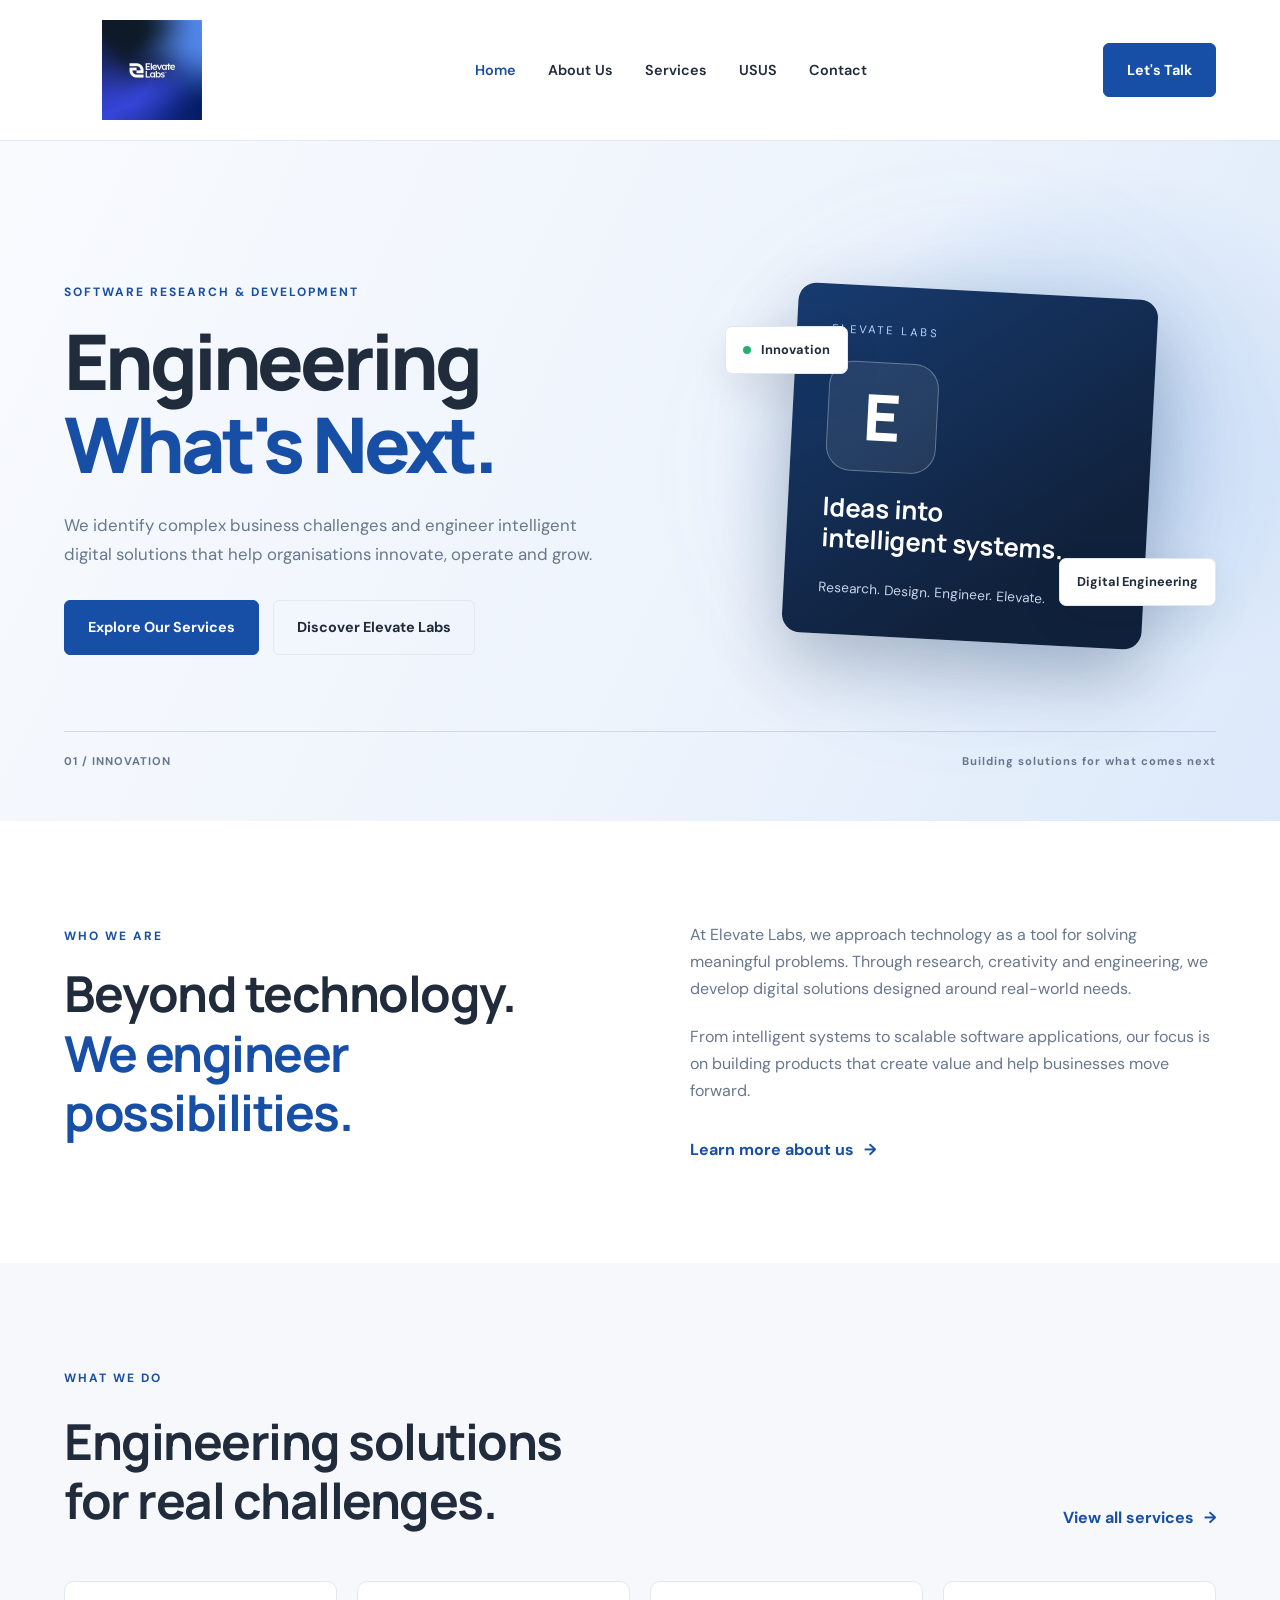
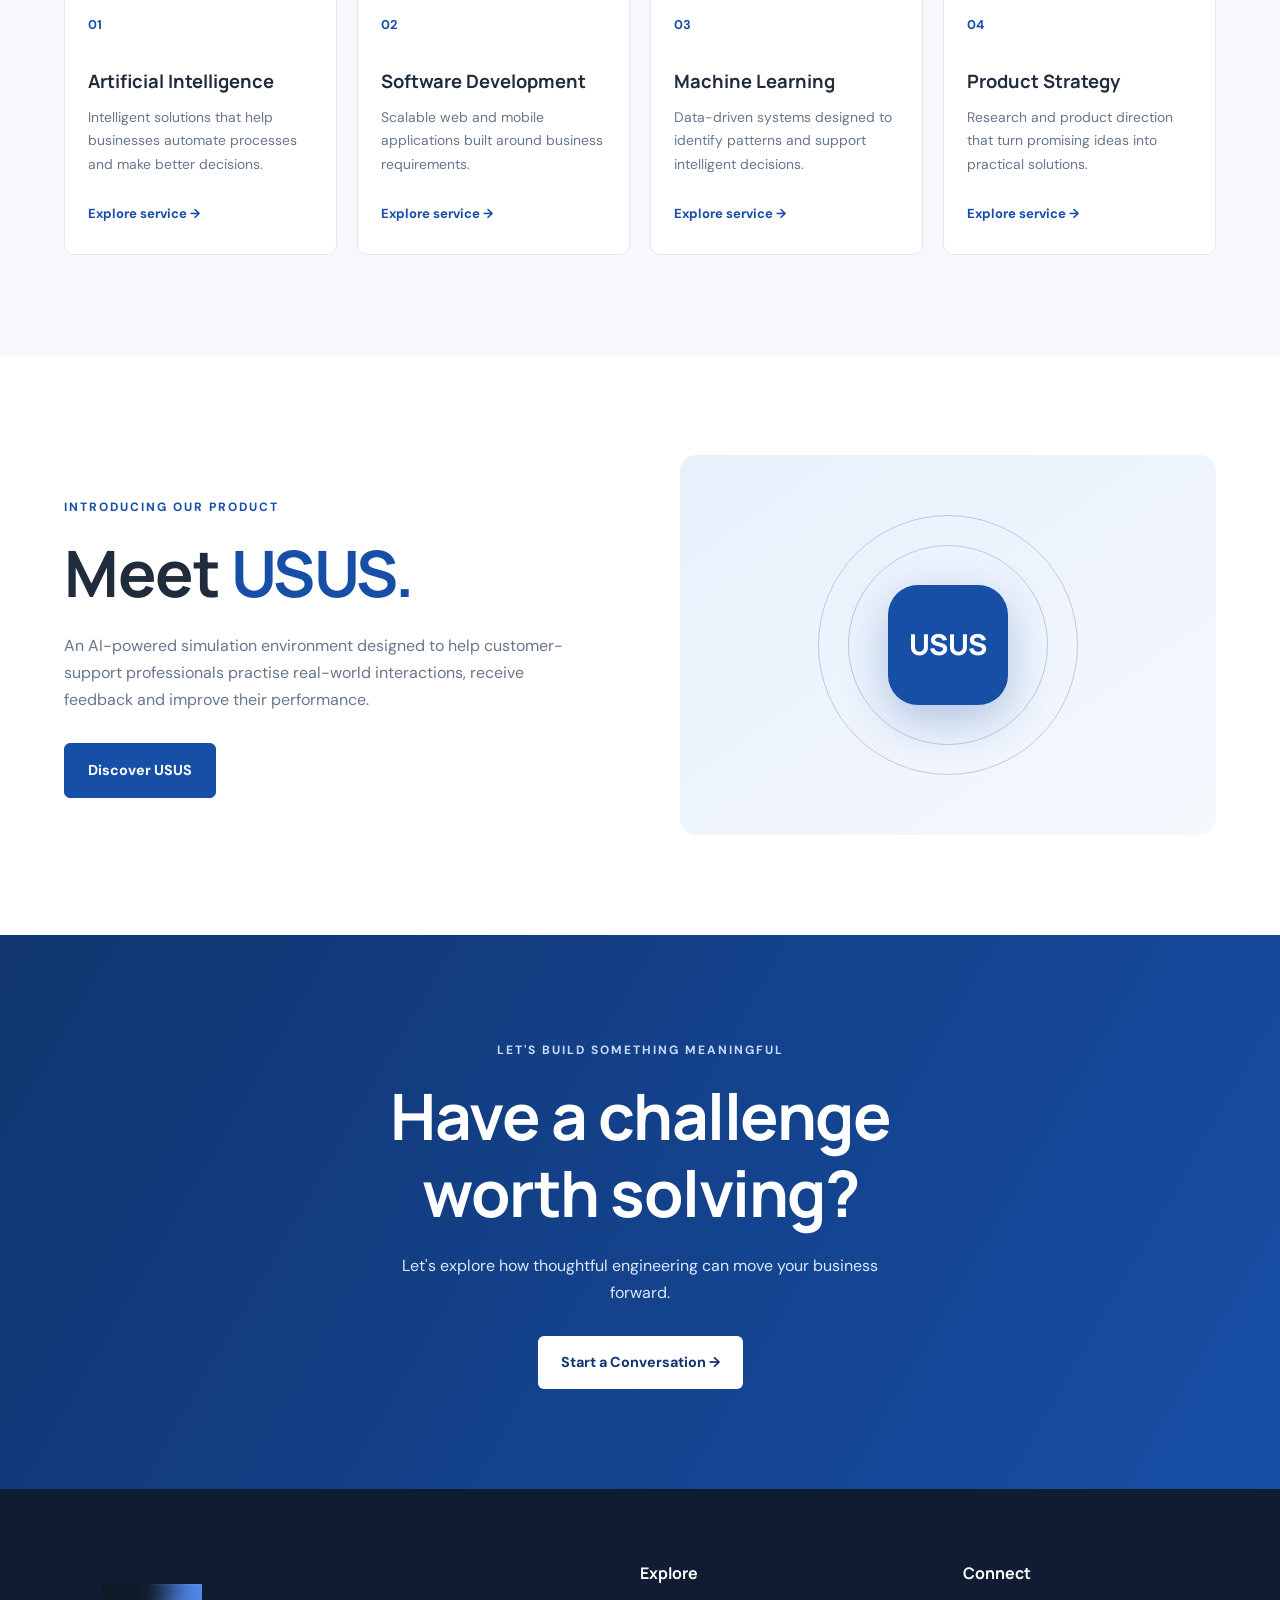
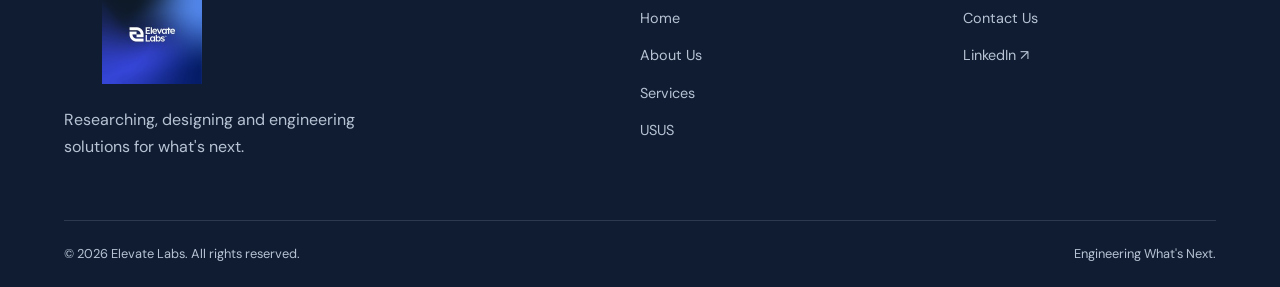
==== index.html @ 0fb76ccc "initial commit" ====
<!DOCTYPE html>
<html lang="en">
<head>
    <meta charset="UTF-8">
    <meta name="viewport" content="width=device-width, initial-scale=1.0">
    <title>Elevate Labs</title>
    <!-- Google Fonts -->
    <link rel="preconnect" href="https://fonts.googleapis.com">
    <link rel="preconnect" href="https://fonts.gstatic.com" crossorigin>

    <link href="https://fonts.googleapis.com/css2?family=DM+Sans:wght@400;500;600;700&family=Manrope:wght@400;500;600;700;800&display=swap" rel="stylesheet">

    <link rel="stylesheet" href="style.css">
    
</head>
<body>
    <!-- HEADER / NAVIGATION -->
    <header class="header">
        <nav class="navbar container">

            <a href="index.html" class="logo">
                <img src="/images/image.png" alt="Elevate Labs logo">
            </a>

            <button class="menu-toggle"
                    id="menu-toggle"
                    aria-label="Open navigation"
                    aria-expanded="false"
                    aria-controls="nav-links">
                <span></span>
                <span></span>
                <span></span>
            </button>

            <ul class="nav-links" id="nav-links">
                <li><a href="index.html" class="active">Home</a></li>
                <li><a href="about.html">About Us</a></li>
                <li><a href="services.html">Services</a></li>
                <li><a href="product.html">USUS</a></li>
                <li><a href="contact.html">Contact</a></li>
            </ul>

            <a href="contact.html" class="btn btn-primary nav-cta">
                Let's Talk
            </a>

        </nav>
    </header>


    <main>

        <!-- HERO SECTION -->
        <section class="hero">

            <div class="hero-background"></div>

            <div class="container hero-content">

                <div class="hero-text">

                    <span class="eyebrow">
                        SOFTWARE RESEARCH & DEVELOPMENT
                    </span>

                    <h1>
                        Engineering
                        <span>What's Next.</span>
                    </h1>

                    <p>
                        We identify complex business challenges and
                        engineer intelligent digital solutions that
                        help organisations innovate, operate and grow.
                    </p>

                    <div class="hero-buttons">
                        <a href="services.html" class="btn btn-primary">
                            Explore Our Services
                        </a>

                        <a href="about.html" class="btn btn-secondary">
                            Discover Elevate Labs
                        </a>
                    </div>

                </div>

                <div class="hero-visual">
                    <div class="visual-glow"></div>

                    <div class="visual-card">
                        <span class="visual-label">ELEVATE LABS</span>

                        <div class="visual-symbol">
                            E
                        </div>

                        <h3>Ideas into intelligent systems.</h3>

                        <p>
                            Research. Design. Engineer. Elevate.
                        </p>
                    </div>

                    <div class="floating-tag tag-one">
                        <span></span> Innovation
                    </div>

                    <div class="floating-tag tag-two">
                        Digital Engineering
                    </div>
                </div>

            </div>

            <div class="hero-bottom container">
                <span>01 / INNOVATION</span>
                <span>Building solutions for what comes next</span>
            </div>

        </section>


        <!-- COMPANY INTRODUCTION -->
        <section class="introduction section-padding">

            <div class="container intro-grid">

                <div class="section-heading">
                    <span class="eyebrow">WHO WE ARE</span>

                    <h2>
                        Beyond technology.
                        <span>We engineer possibilities.</span>
                    </h2>
                </div>

                <article class="intro-article">

                    <p>
                        At Elevate Labs, we approach technology as a
                        tool for solving meaningful problems. Through
                        research, creativity and engineering, we
                        develop digital solutions designed around
                        real-world needs.
                    </p>

                    <p>
                        From intelligent systems to scalable software
                        applications, our focus is on building products
                        that create value and help businesses move
                        forward.
                    </p>

                    <a href="about.html" class="text-link">
                        Learn more about us <span>&rarr;</span>
                    </a>

                </article>

            </div>

        </section>


        <!-- SERVICES PREVIEW -->
        <section class="services-preview section-padding">

            <div class="container">

                <div class="section-top">
                    <div>
                        <span class="eyebrow">WHAT WE DO</span>
                        <h2>Engineering solutions<br>for real challenges.</h2>
                    </div>

                    <a href="services.html" class="text-link">
                        View all services <span>&rarr;</span>
                    </a>
                </div>

                <div class="services-grid">

                    <article class="service-card">
                        <span class="service-number">01</span>
                        <h3>Artificial Intelligence</h3>
                        <p>
                            Intelligent solutions that help businesses
                            automate processes and make better decisions.
                        </p>
                        <a href="services.html">Explore service &rarr;</a>
                    </article>

                    <article class="service-card">
                        <span class="service-number">02</span>
                        <h3>Software Development</h3>
                        <p>
                            Scalable web and mobile applications built
                            around business requirements.
                        </p>
                        <a href="services.html">Explore service &rarr;</a>
                    </article>

                    <article class="service-card">
                        <span class="service-number">03</span>
                        <h3>Machine Learning</h3>
                        <p>
                            Data-driven systems designed to identify
                            patterns and support intelligent decisions.
                        </p>
                        <a href="services.html">Explore service &rarr;</a>
                    </article>

                    <article class="service-card">
                        <span class="service-number">04</span>
                        <h3>Product Strategy</h3>
                        <p>
                            Research and product direction that turn
                            promising ideas into practical solutions.
                        </p>
                        <a href="services.html">Explore service &rarr;</a>
                    </article>

                </div>

            </div>

        </section>


        <!-- USUS PRODUCT PREVIEW -->
        <section class="product-preview section-padding">

            <div class="container product-grid">

                <div class="product-content">

                    <span class="eyebrow">INTRODUCING OUR PRODUCT</span>

                    <h2>
                        Meet <span>USUS.</span>
                    </h2>

                    <p>
                        An AI-powered simulation environment designed
                        to help customer-support professionals practise
                        real-world interactions, receive feedback and
                        improve their performance.
                    </p>

                    <a href="product.html" class="btn btn-primary">
                        Discover USUS
                    </a>

                </div>

                <aside class="product-visual">

                    <div class="product-orbit">
                        <div class="product-core">USUS</div>
                        <div class="orbit orbit-one"></div>
                        <div class="orbit orbit-two"></div>
                    </div>

                </aside>

            </div>

        </section>


        <!-- CALL TO ACTION -->
        <section class="cta-section section-padding">

            <div class="container cta-content">

                <span class="eyebrow">LET'S BUILD SOMETHING MEANINGFUL</span>

                <h2>
                    Have a challenge<br>
                    worth solving?
                </h2>

                <p>
                    Let's explore how thoughtful engineering
                    can move your business forward.
                </p>

                <a href="contact.html" class="btn btn-light">
                    Start a Conversation &rarr;
                </a>

            </div>

        </section>

    </main>


    <!-- FOOTER -->
    <footer class="footer">

        <div class="container footer-content">

            <div class="footer-brand">
                <a href="index.html" class="logo">
                    <img src="/images/image.png" alt="Elevate Labs logo">
                </a>

                <p>
                    Researching, designing and engineering
                    solutions for what's next.
                </p>
            </div>

            <div class="footer-links">
                <h4>Explore</h4>
                <a href="index.html">Home</a>
                <a href="about.html">About Us</a>
                <a href="services.html">Services</a>
                <a href="product.html">USUS</a>
            </div>

            <div class="footer-links">
                <h4>Connect</h4>
                <a href="contact.html">Contact Us</a>

                <a href="https://www.linkedin.com/company/elevatelabs-dev/"
                   target="_blank"
                   rel="noopener noreferrer">
                    LinkedIn ↗
                </a>
            </div>

        </div>

        <div class="container footer-bottom">
            <p>&copy; 2026 Elevate Labs. All rights reserved.</p>
            <p>Engineering What's Next.</p>
        </div>

    </footer>


    <!-- JAVASCRIPT -->
    <script src="script.js" defer></script>

</html>
---- style.css ----
/* =========================
   GLOBAL DESIGN SYSTEM
========================= */

:root {
    /* Brand colours */
    --primary: #174EA6;
    --primary-light: #3478D4;
    --primary-dark: #10356F;

    --navy: #101C32;
    --navy-light: #172944;

    --white: #FFFFFF;
    --off-white: #F6F8FC;
    --text: #202B3C;
    --muted: #68778C;
    --border: #E2E8F0;

    /* Typography */
    --heading-font: "Manrope", sans-serif;
    --body-font: "DM Sans", sans-serif;

    /* Layout */
    --container: 1200px;
    --section-padding: 100px;

    /* Effects */
    --transition: all 0.3s ease;
    --shadow: 0 15px 40px rgba(16, 28, 50, 0.08);
}

.header.scrolled {
    box-shadow: 0 5px 20px rgba(16, 28, 50, 0.08);
}

/* =========================
   RESET
========================= */

* {
    margin: 0;
    padding: 0;
    box-sizing: border-box;
}

html {
    scroll-behavior: smooth;
}

body {
    font-family: var(--body-font);
    color: var(--text);
    background: var(--white);
    line-height: 1.7;
}

a {
    text-decoration: none;
    color: inherit;
}

ul {
    list-style: none;
}

button,
input,
textarea,
select {
    font: inherit;
}

img {
    display: block;
    max-width: 100%;
}


/* =========================
   REUSABLE LAYOUT
========================= */

.container {
    width: min(var(--container), 90%);
    margin-inline: auto;
}

.section-padding {
    padding-block: var(--section-padding);
}

.eyebrow {
    display: inline-block;
    color: var(--primary);
    font-size: 0.75rem;
    font-weight: 700;
    letter-spacing: 2px;
    text-transform: uppercase;
    margin-bottom: 18px;
}

h1,
h2,
h3,
h4 {
    font-family: var(--heading-font);
    line-height: 1.2;
}

h2 {
    font-size: clamp(2rem, 4vw, 3.1rem);
    font-weight: 700;
    letter-spacing: -1.5px;
}

p {
    color: var(--muted);
}


/* =========================
   BUTTONS
========================= */

.btn {
    display: inline-flex;
    align-items: center;
    justify-content: center;
    gap: 10px;
    padding: 14px 23px;
    border-radius: 6px;
    font-size: 0.9rem;
    font-weight: 700;
    transition: var(--transition);
}

.btn-primary {
    background: var(--primary);
    color: var(--white);
    border: 1px solid var(--primary);
}

.btn-primary:hover {
    background: var(--primary-dark);
    border-color: var(--primary-dark);
    transform: translateY(-3px);
}

.btn-secondary {
    border: 1px solid var(--border);
    color: var(--text);
    background: transparent;
}

.btn-secondary:hover {
    border-color: var(--primary);
    color: var(--primary);
}

.btn-light {
    background: var(--white);
    color: var(--primary-dark);
}

.btn-light:hover {
    background: var(--off-white);
    transform: translateY(-3px);
}

.text-link {
    display: inline-flex;
    align-items: center;
    gap: 10px;
    color: var(--primary);
    font-weight: 700;
    transition: var(--transition);
}

.text-link:hover {
    gap: 15px;
}


/* =========================
   NAVIGATION
========================= */

.header {
    position: sticky;
    top: 0;
    z-index: 100;
    background: rgba(255, 255, 255, 0.96);
    border-bottom: 1px solid var(--border);
    backdrop-filter: blur(12px);
}

.navbar {
    min-height: 82px;
    display: flex;
    align-items: center;
    justify-content: space-between;
    gap: 30px;
}

.logo img {
    width: 175px;
    height: 100px;
    object-fit: contain;
    margin: 20px 0;
}

.nav-links {
    display: flex;
    align-items: center;
    gap: 32px;
}

.nav-links a {
    color: var(--text);
    font-size: 0.9rem;
    font-weight: 600;
    transition: var(--transition);
}

.nav-links a:hover,
.nav-links a.active {
    color: var(--primary);
}

.menu-toggle {
    display: none;
    width: 42px;
    height: 42px;
    border: 0;
    background: transparent;
    cursor: pointer;
    flex-direction: column;
    justify-content: center;
    align-items: center;
    gap: 6px;
}

.menu-toggle span {
    display: block;
    width: 25px;
    height: 2px;
    background: var(--navy);
    transition: var(--transition);
}


/* =========================
   FOOTER
========================= */

.footer {
    background: var(--navy);
    color: var(--white);
    padding-top: 75px;
}

.footer-content {
    display: grid;
    grid-template-columns: 2fr 1fr 1fr;
    gap: 70px;
    padding-bottom: 60px;
}

.footer-brand .logo img {
    filter: none;
    margin-bottom: 22px;
}

.footer-brand p {
    max-width: 330px;
    color: #B7C3D4;
}

.footer-links {
    display: flex;
    flex-direction: column;
    gap: 13px;
}

.footer-links h4 {
    margin-bottom: 10px;
    font-size: 1rem;
}

.footer-links a {
    width: fit-content;
    color: #B7C3D4;
    font-size: 0.9rem;
    transition: var(--transition);
}

.footer-links a:hover {
    color: var(--white);
}

.footer-bottom {
    border-top: 1px solid rgba(255, 255, 255, 0.13);
    padding-block: 22px;
    display: flex;
    justify-content: space-between;
    gap: 20px;
}

.footer-bottom p {
    color: #B7C3D4;
    font-size: 0.8rem;
}


/* =========================
   HERO SECTION
========================= */

.hero {
    position: relative;
    min-height: 680px;
    display: flex;
    flex-direction: column;
    justify-content: center;
    overflow: hidden;
    background: linear-gradient(
        115deg,
        #F8FAFE 0%,
        #EEF4FC 55%,
        #DCE9FA 100%
    );
}

.hero-background {
    position: absolute;
    width: 550px;
    height: 550px;
    right: -100px;
    top: 20px;
    border-radius: 50%;
    background: radial-gradient(
        circle,
        rgba(52, 120, 212, 0.18),
        transparent 70%
    );
}

.hero-content {
    position: relative;
    z-index: 1;
    display: grid;
    grid-template-columns: 1.1fr 0.9fr;
    align-items: center;
    gap: 60px;
    padding-block: 100px 70px;
}

.hero-text h1 {
    max-width: 700px;
    font-size: clamp(3rem, 6vw, 5.2rem);
    font-weight: 800;
    letter-spacing: -4px;
    line-height: 1.08;
    margin-bottom: 25px;
}

.hero-text h1 span {
    display: block;
    color: var(--primary);
}

.hero-text > p {
    max-width: 560px;
    font-size: 1.05rem;
    margin-bottom: 32px;
}

.hero-buttons {
    display: flex;
    flex-wrap: wrap;
    gap: 14px;
}

.hero-visual {
    position: relative;
    min-height: 390px;
    display: grid;
    place-items: center;
}

.visual-glow {
    position: absolute;
    width: 340px;
    height: 340px;
    border-radius: 50%;
    background: rgba(52, 120, 212, 0.2);
    filter: blur(70px);
}

.visual-card {
    position: relative;
    z-index: 1;
    width: min(100%, 360px);
    min-height: 350px;
    padding: 35px;
    display: flex;
    flex-direction: column;
    justify-content: space-between;
    color: var(--white);
    border-radius: 18px;
    background: linear-gradient(
        145deg,
        #173B70,
        #10213B 75%
    );
    box-shadow: 0 30px 70px rgba(16, 35, 64, 0.25);
    transform: rotate(3deg);
}

.visual-label {
    font-size: 0.7rem;
    letter-spacing: 3px;
    color: #B8D4FF;
}

.visual-symbol {
    width: 110px;
    height: 110px;
    display: grid;
    place-items: center;
    border: 1px solid rgba(255, 255, 255, 0.3);
    border-radius: 25px;
    background: rgba(255, 255, 255, 0.08);
    font-family: var(--heading-font);
    font-size: 4rem;
    font-weight: 800;
}

.visual-card h3 {
    max-width: 250px;
    font-size: 1.6rem;
}

.visual-card p {
    color: #C7D6EA;
    font-size: 0.85rem;
}

.floating-tag {
    position: absolute;
    z-index: 2;
    padding: 12px 17px;
    border: 1px solid var(--border);
    border-radius: 7px;
    background: var(--white);
    color: var(--text);
    font-size: 0.8rem;
    font-weight: 700;
    box-shadow: var(--shadow);
}

.tag-one {
    top: 55px;
    left: 0;
}

.tag-one span {
    display: inline-block;
    width: 8px;
    height: 8px;
    margin-right: 7px;
    border-radius: 50%;
    background: #27AE72;
}

.tag-two {
    right: 0;
    bottom: 55px;
}

.hero-bottom {
    position: relative;
    z-index: 1;
    display: flex;
    justify-content: space-between;
    padding-block: 20px;
    border-top: 1px solid rgba(23, 59, 112, 0.15);
    color: var(--muted);
    font-size: 0.7rem;
    font-weight: 700;
    letter-spacing: 1px;
}


/* =========================
   INTRODUCTION
========================= */

.intro-grid {
    display: grid;
    grid-template-columns: 1fr 1fr;
    align-items: start;
    gap: 100px;
}

.section-heading h2 {
    max-width: 500px;
}

.section-heading h2 span {
    color: var(--primary);
}

.intro-article p {
    margin-bottom: 20px;
    font-size: 1rem;
}

.intro-article .text-link {
    margin-top: 12px;
}


/* =========================
   SERVICES PREVIEW
========================= */

.services-preview {
    background: var(--off-white);
}

.section-top {
    display: flex;
    justify-content: space-between;
    align-items: end;
    gap: 30px;
    margin-bottom: 50px;
}

.section-top h2 {
    margin-top: 5px;
}

.services-grid {
    display: grid;
    grid-template-columns: repeat(4, 1fr);
    gap: 20px;
}

.service-card {
    min-height: 270px;
    padding: 28px 23px;
    border: 1px solid var(--border);
    border-radius: 10px;
    background: var(--white);
    transition: var(--transition);
}

.service-card:hover {
    transform: translateY(-7px);
    border-color: var(--primary-light);
    box-shadow: var(--shadow);
}

.service-number {
    display: inline-block;
    margin-bottom: 35px;
    color: var(--primary);
    font-size: 0.8rem;
    font-weight: 700;
}

.service-card h3 {
    margin-bottom: 13px;
    font-size: 1.15rem;
}

.service-card p {
    margin-bottom: 22px;
    font-size: 0.87rem;
}

.service-card a {
    color: var(--primary);
    font-size: 0.82rem;
    font-weight: 700;
}


/* =========================
   USUS PRODUCT PREVIEW
========================= */

.product-grid {
    display: grid;
    grid-template-columns: 1fr 1fr;
    align-items: center;
    gap: 80px;
}

.product-content h2 {
    margin-bottom: 20px;
    font-size: clamp(2.5rem, 5vw, 4rem);
}

.product-content h2 span {
    color: var(--primary);
}

.product-content p {
    max-width: 510px;
    margin-bottom: 30px;
}

.product-visual {
    min-height: 380px;
    display: grid;
    place-items: center;
    overflow: hidden;
    border-radius: 16px;
    background: linear-gradient(
        145deg,
        #E8F0FC,
        #F5F8FD
    );
}

.product-orbit {
    position: relative;
    width: 260px;
    height: 260px;
    display: grid;
    place-items: center;
}

.product-core {
    position: relative;
    z-index: 2;
    width: 120px;
    height: 120px;
    display: grid;
    place-items: center;
    border-radius: 30px;
    background: var(--primary);
    color: var(--white);
    font-family: var(--heading-font);
    font-size: 1.8rem;
    font-weight: 800;
    box-shadow: 0 15px 45px rgba(23, 78, 166, 0.3);
}

.orbit {
    position: absolute;
    border: 1px solid rgba(23, 78, 166, 0.25);
    border-radius: 50%;
}

.orbit-one {
    width: 200px;
    height: 200px;
}

.orbit-two {
    width: 260px;
    height: 260px;
}


/* =========================
   CALL TO ACTION
========================= */

.cta-section {
    background: linear-gradient(
        120deg,
        var(--primary-dark),
        var(--primary)
    );
    text-align: center;
}

.cta-content .eyebrow {
    color: #C8DCFF;
}

.cta-content h2 {
    margin-bottom: 20px;
    color: var(--white);
    font-size: clamp(2.5rem, 5vw, 4rem);
}

.cta-content p {
    max-width: 500px;
    margin: 0 auto 30px;
    color: #DCE8FA;
}

.cta-content .btn {
    margin-inline: auto;
}
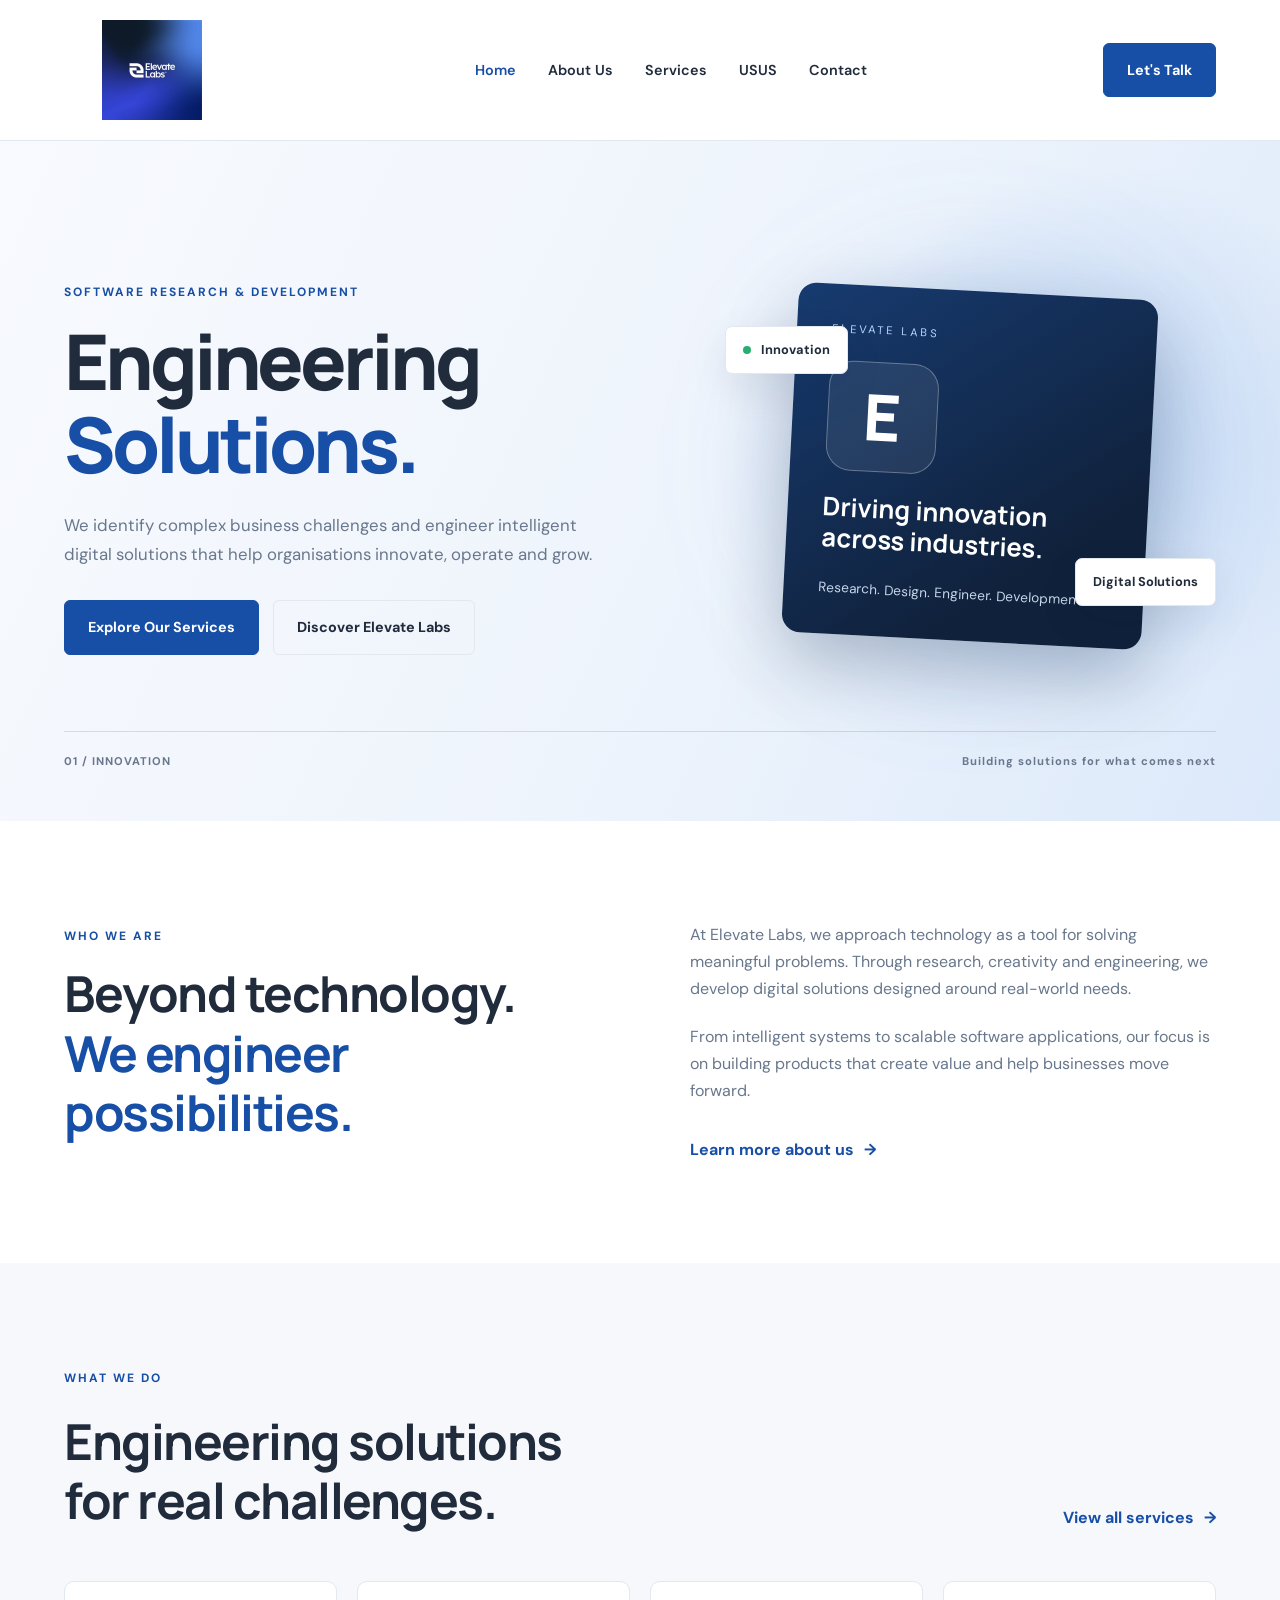
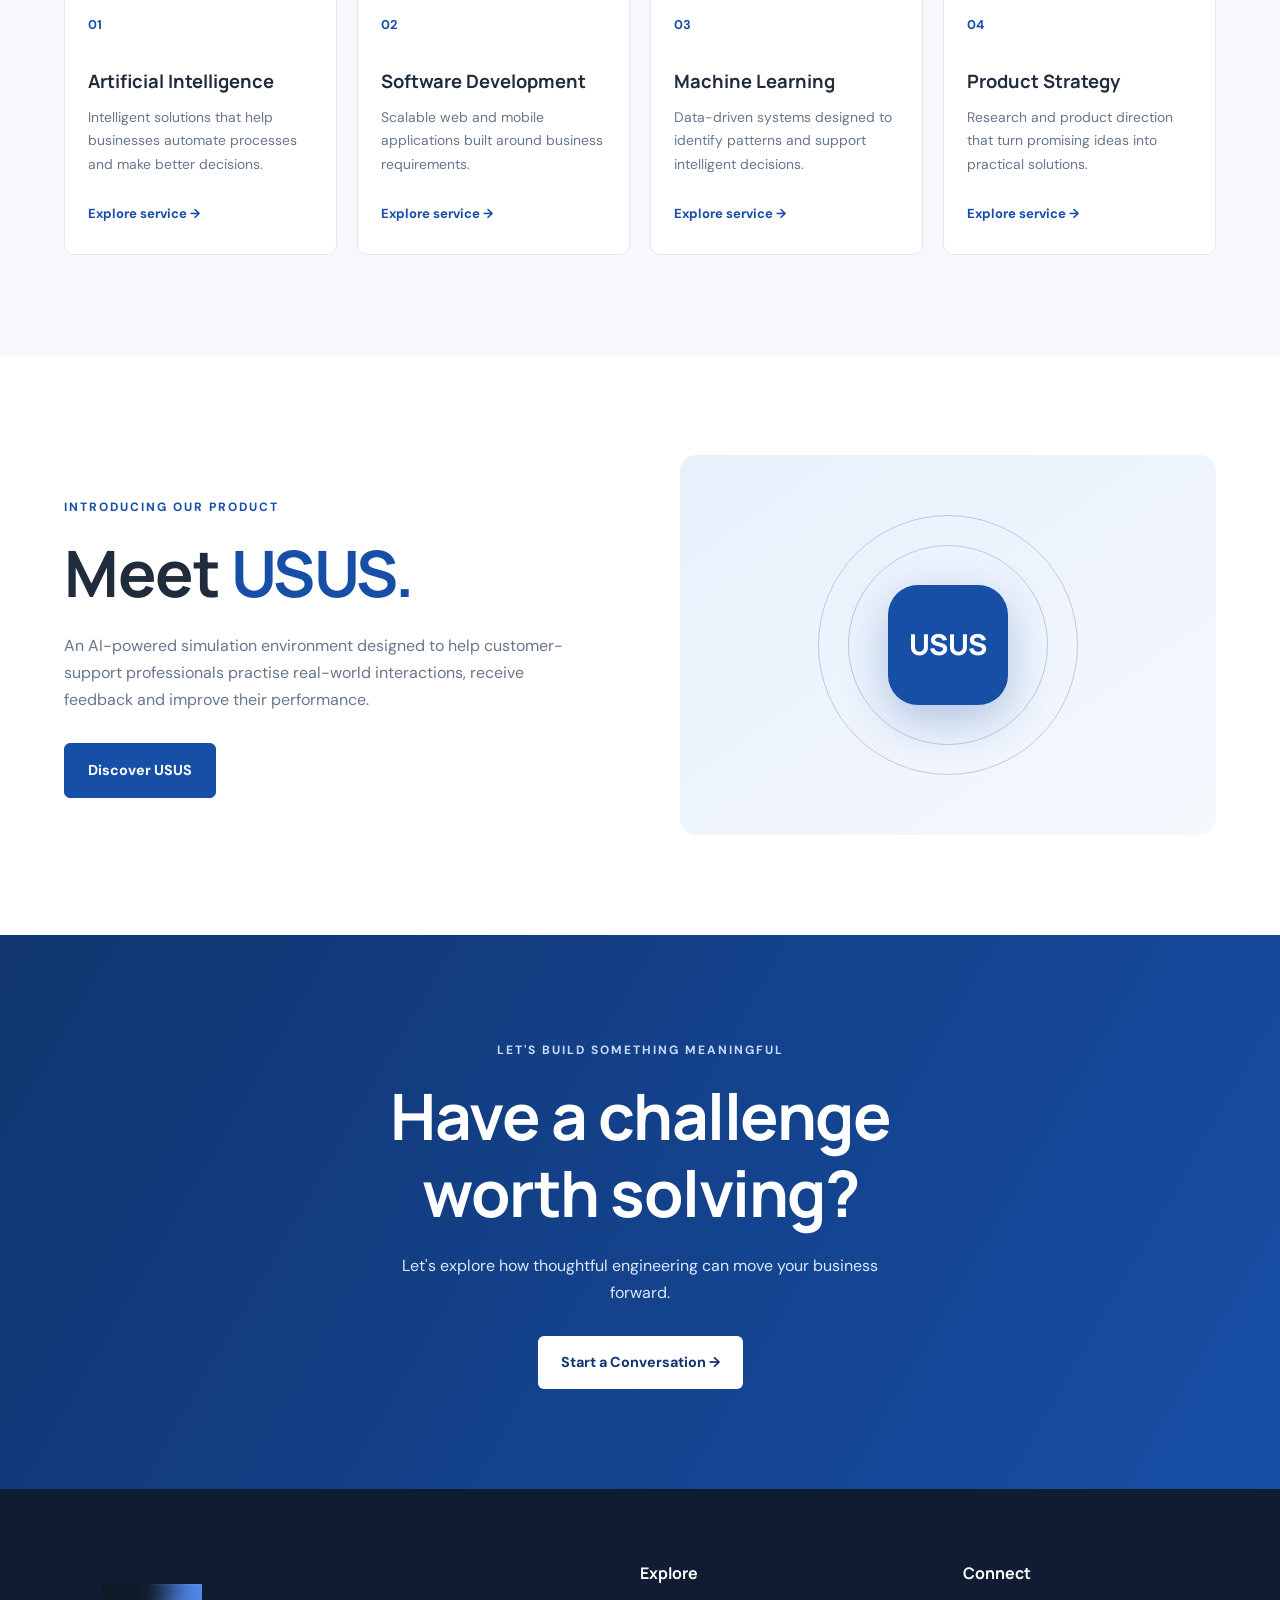
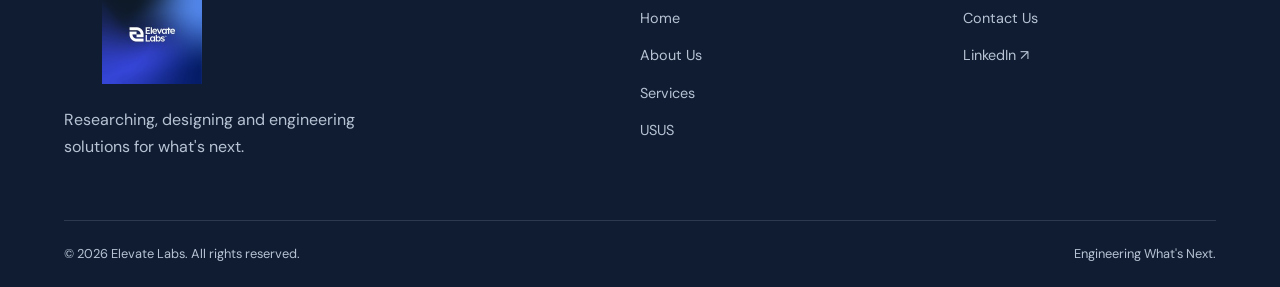
==== commit 9616dcf6: "commit 2" ====
--- a/index.html
+++ b/index.html
@@ -60,12 +60,12 @@
                 <div class="hero-text">
 
                     <span class="eyebrow">
-                        SOFTWARE RESEARCH & DEVELOPMENT
+                        SOFTWARE RESEARCH & DEVELOPMENT 
                     </span>
 
                     <h1>
                         Engineering
-                        <span>What's Next.</span>
+                        <span>Solutions.</span>
                     </h1>
 
                     <p>
@@ -96,10 +96,10 @@
                             E
                         </div>
 
-                        <h3>Ideas into intelligent systems.</h3>
-
-                        <p>
-                            Research. Design. Engineer. Elevate.
+                        <h3>Driving innovation across industries.</h3>
+
+                        <p>
+                            Research. Design. Engineer. Development.
                         </p>
                     </div>
 
@@ -108,7 +108,7 @@
                     </div>
 
                     <div class="floating-tag tag-two">
-                        Digital Engineering
+                        Digital Solutions
                     </div>
                 </div>
 
--- a/style.css
+++ b/style.css
@@ -701,3 +701,215 @@
     margin-inline: auto;
 }
 
+/* TABLETS */
+
+@media (max-width: 992px) {
+
+    :root {
+        --section-padding: 80px;
+    }
+
+    .nav-links {
+        gap: 18px;
+    }
+
+    .hero-content {
+        gap: 30px;
+    }
+
+    .hero-text h1 {
+        letter-spacing: -2px;
+    }
+
+    .services-grid {
+        grid-template-columns: repeat(2, 1fr);
+    }
+
+    .intro-grid,
+    .product-grid {
+        gap: 50px;
+    }
+
+}
+
+
+/* MOBILE */
+
+@media (max-width: 768px) {
+
+    :root {
+        --section-padding: 65px;
+    }
+
+    .navbar {
+        min-height: 72px;
+    }
+
+    .logo img {
+        width: 145px;
+    }
+
+    .menu-toggle {
+        display: flex;
+        order: 3;
+    }
+
+    .nav-cta {
+        display: none;
+    }
+
+    .nav-links {
+        position: absolute;
+        top: 72px;
+        left: 0;
+        width: 100%;
+        display: none;
+        flex-direction: column;
+        align-items: flex-start;
+        gap: 0;
+        padding: 15px 5% 25px;
+        background: var(--white);
+        border-bottom: 1px solid var(--border);
+        box-shadow: var(--shadow);
+    }
+
+    .nav-links.show {
+        display: flex;
+    }
+
+    .nav-links li {
+        width: 100%;
+    }
+
+    .nav-links a {
+        display: block;
+        padding-block: 13px;
+    }
+
+    .menu-toggle.active span:nth-child(1) {
+        transform: translateY(8px) rotate(45deg);
+    }
+
+    .menu-toggle.active span:nth-child(2) {
+        opacity: 0;
+    }
+
+    .menu-toggle.active span:nth-child(3) {
+        transform: translateY(-8px) rotate(-45deg);
+    }
+
+    .hero {
+        min-height: auto;
+    }
+
+    .hero-content {
+        grid-template-columns: 1fr;
+        padding-block: 80px 55px;
+    }
+
+    .hero-text h1 {
+        font-size: clamp(2.8rem, 10vw, 4rem);
+    }
+
+    .hero-visual {
+        min-height: 370px;
+    }
+
+    .intro-grid,
+    .product-grid {
+        grid-template-columns: 1fr;
+        gap: 35px;
+    }
+
+    .section-top {
+        align-items: flex-start;
+        flex-direction: column;
+    }
+
+    .services-grid {
+        grid-template-columns: 1fr 1fr;
+    }
+
+    .footer-content {
+        grid-template-columns: 1fr 1fr;
+        gap: 45px;
+    }
+
+    .footer-brand {
+        grid-column: 1 / -1;
+    }
+
+}
+
+
+/* SMALL PHONES */
+
+@media (max-width: 480px) {
+
+    .container {
+        width: 90%;
+    }
+
+    .hero-text h1 {
+        font-size: 2.65rem;
+    }
+
+    .hero-text > p {
+        font-size: 0.95rem;
+    }
+
+    .hero-buttons {
+        flex-direction: column;
+        align-items: stretch;
+    }
+
+    .hero-buttons .btn {
+        width: 100%;
+    }
+
+    .hero-visual {
+        min-height: 340px;
+    }
+
+    .visual-card {
+        width: 85%;
+        min-height: 310px;
+        padding: 25px;
+    }
+
+    .tag-one {
+        left: -5px;
+    }
+
+    .tag-two {
+        right: -5px;
+    }
+
+    .hero-bottom {
+        flex-direction: column;
+        gap: 8px;
+    }
+
+    .services-grid {
+        grid-template-columns: 1fr;
+    }
+
+    .product-visual {
+        min-height: 310px;
+    }
+
+    .footer-content {
+        grid-template-columns: 1fr;
+    }
+
+    .footer-brand {
+        grid-column: auto;
+    }
+
+    .footer-bottom {
+        flex-direction: column;
+        gap: 8px;
+    }
+
+}
+
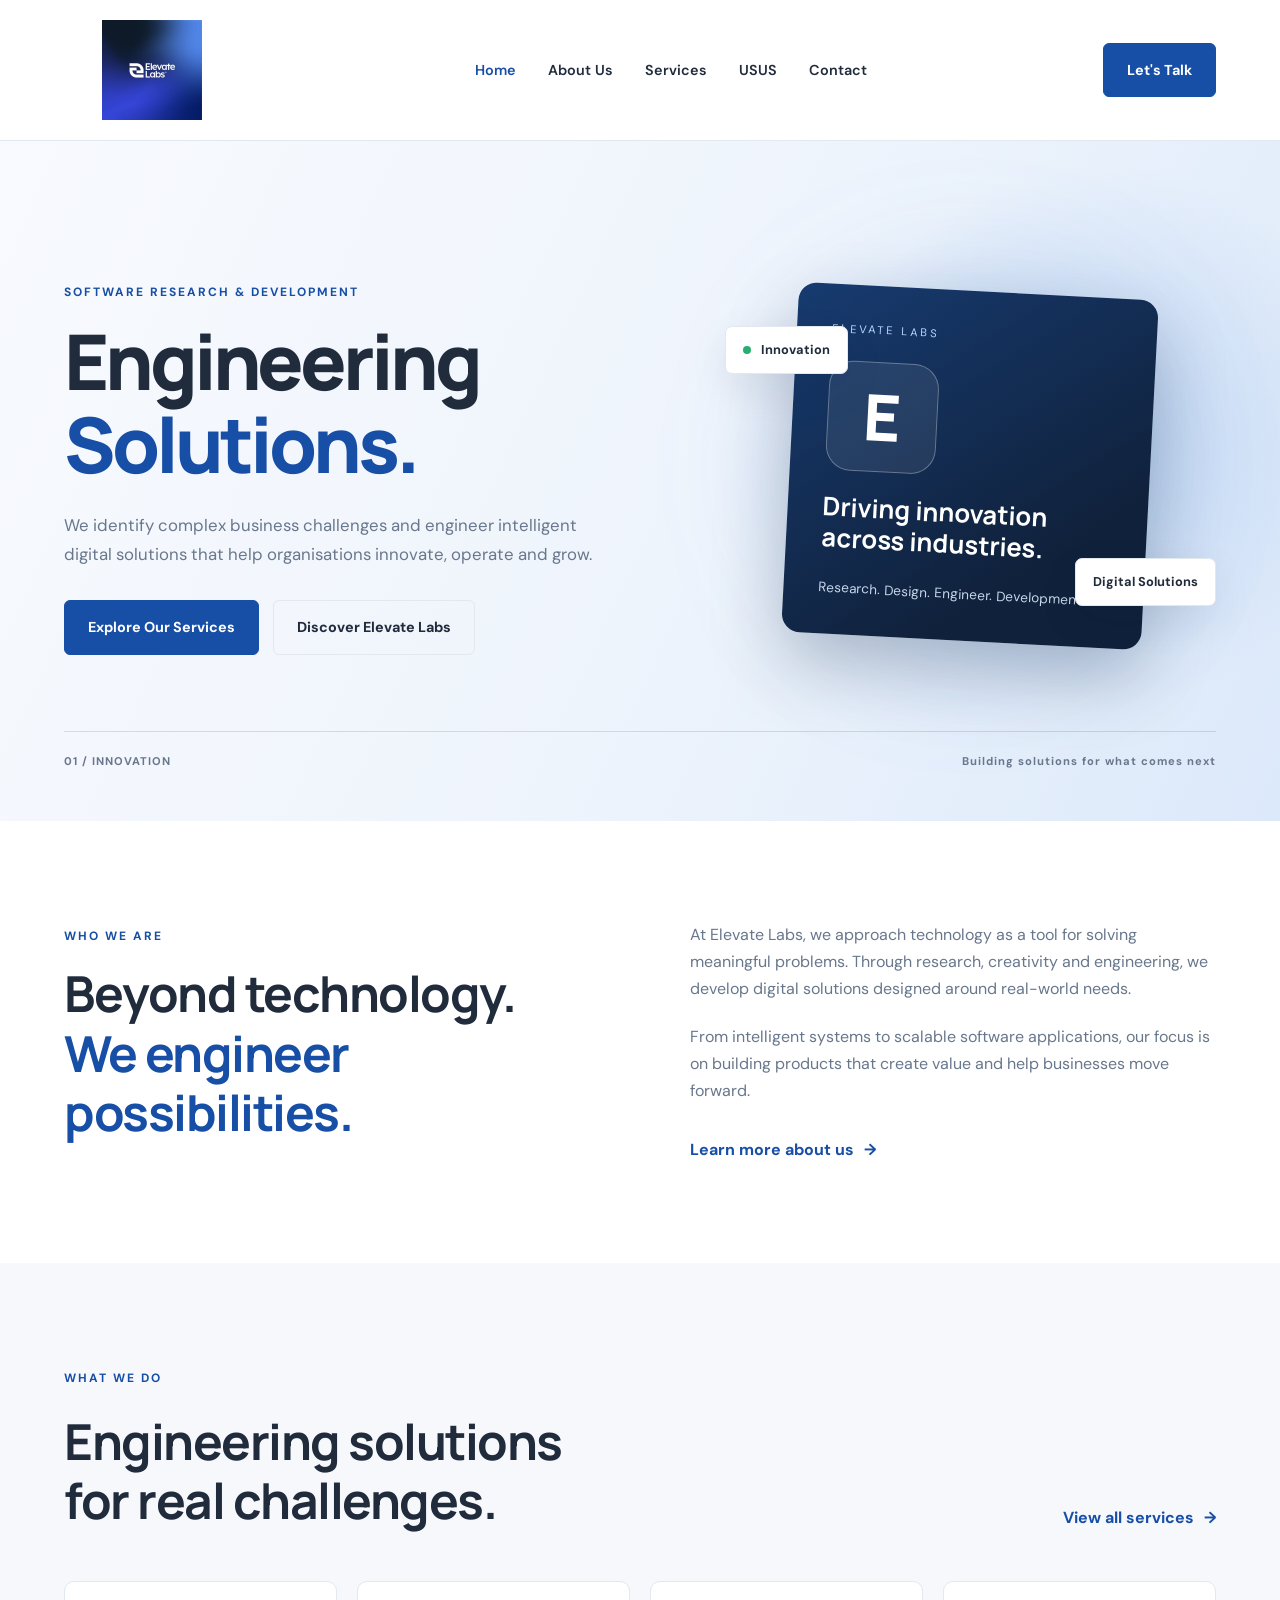
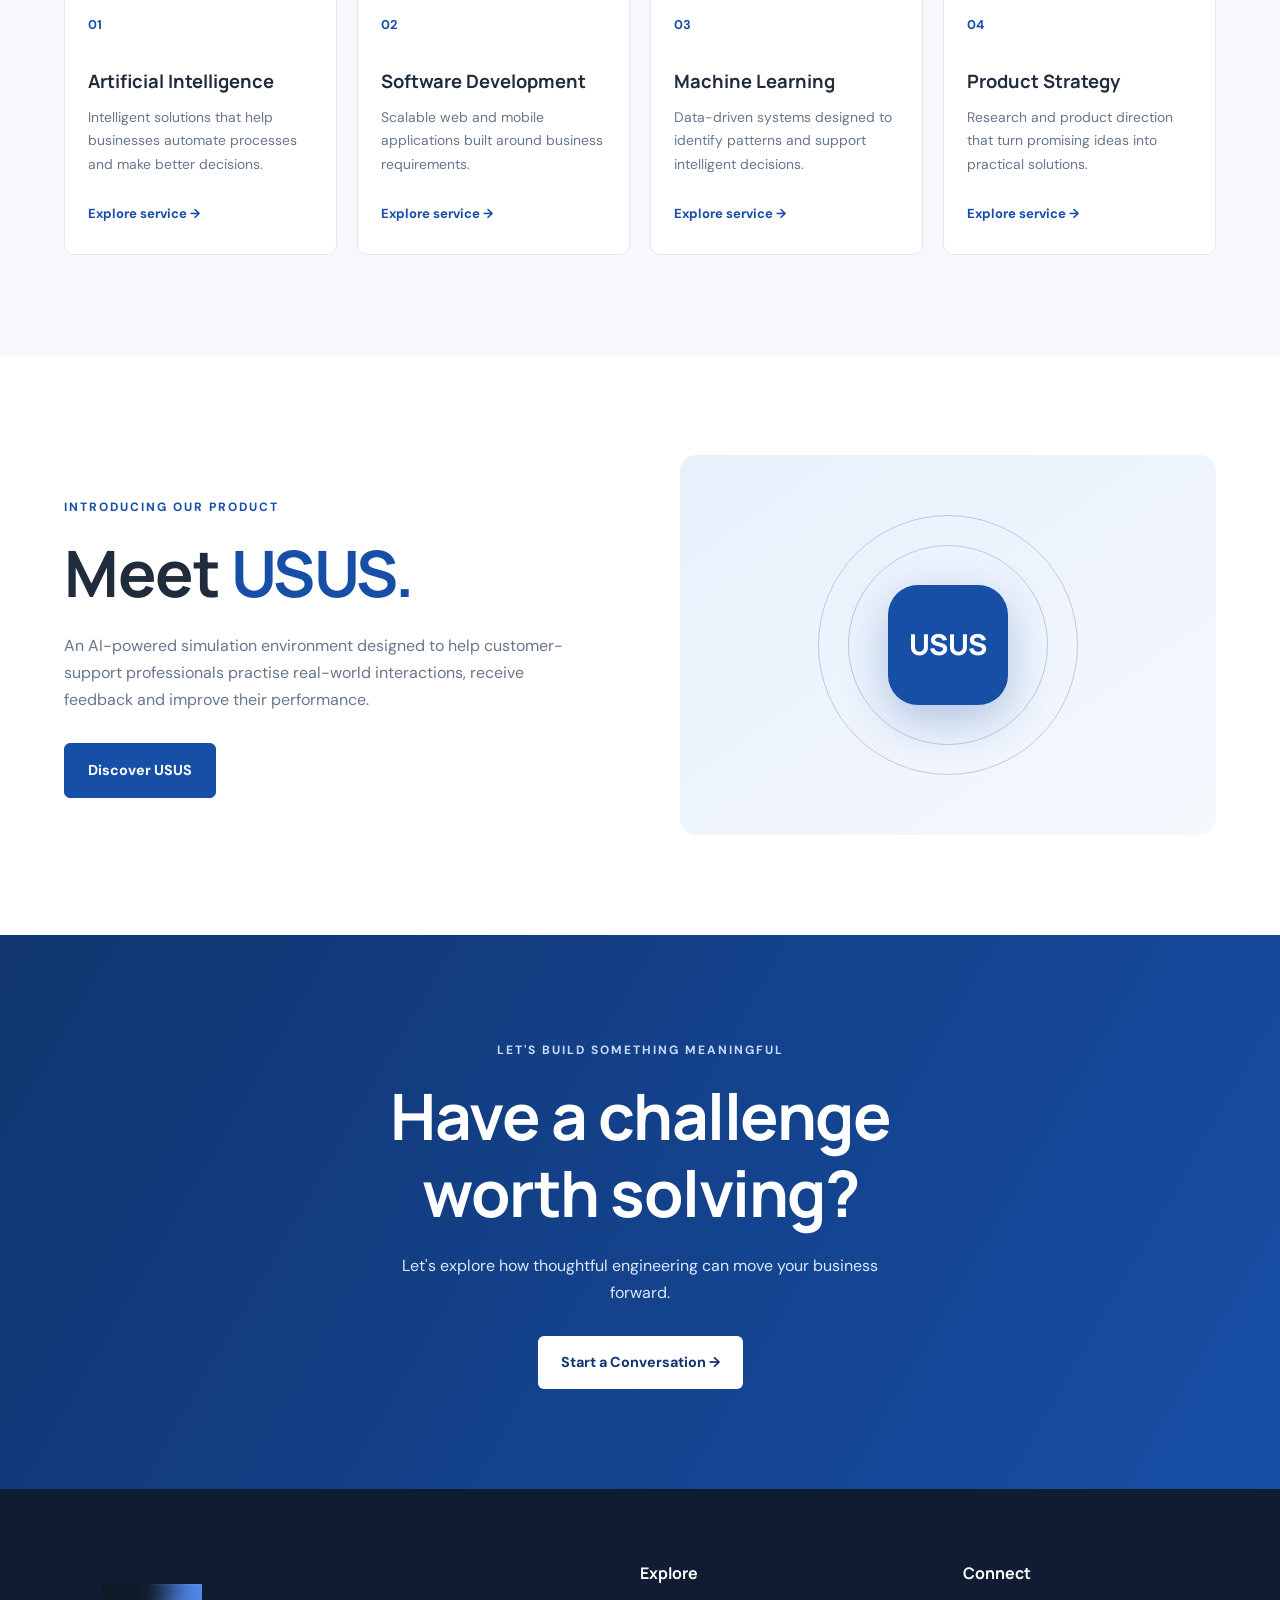
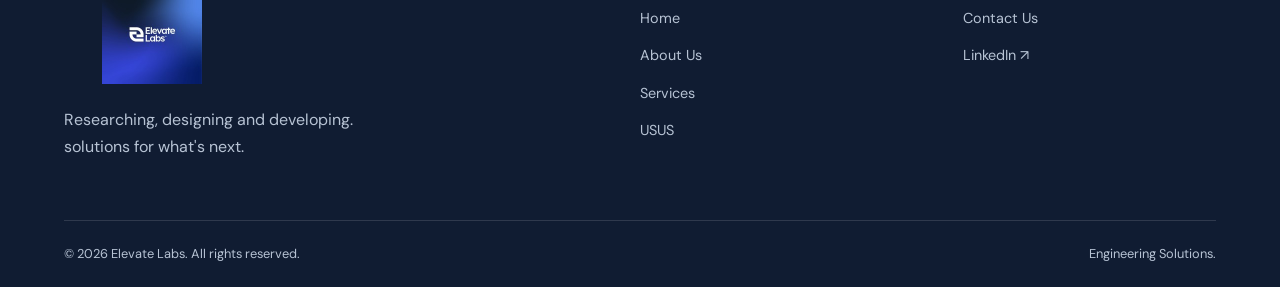
==== commit 43be8161: "go on" ====
--- a/index.html
+++ b/index.html
@@ -309,7 +309,7 @@
                 </a>
 
                 <p>
-                    Researching, designing and engineering
+                    Researching, designing and developing.
                     solutions for what's next.
                 </p>
             </div>
@@ -337,7 +337,7 @@
 
         <div class="container footer-bottom">
             <p>&copy; 2026 Elevate Labs. All rights reserved.</p>
-            <p>Engineering What's Next.</p>
+            <p>Engineering Solutions.</p>
         </div>
 
     </footer>
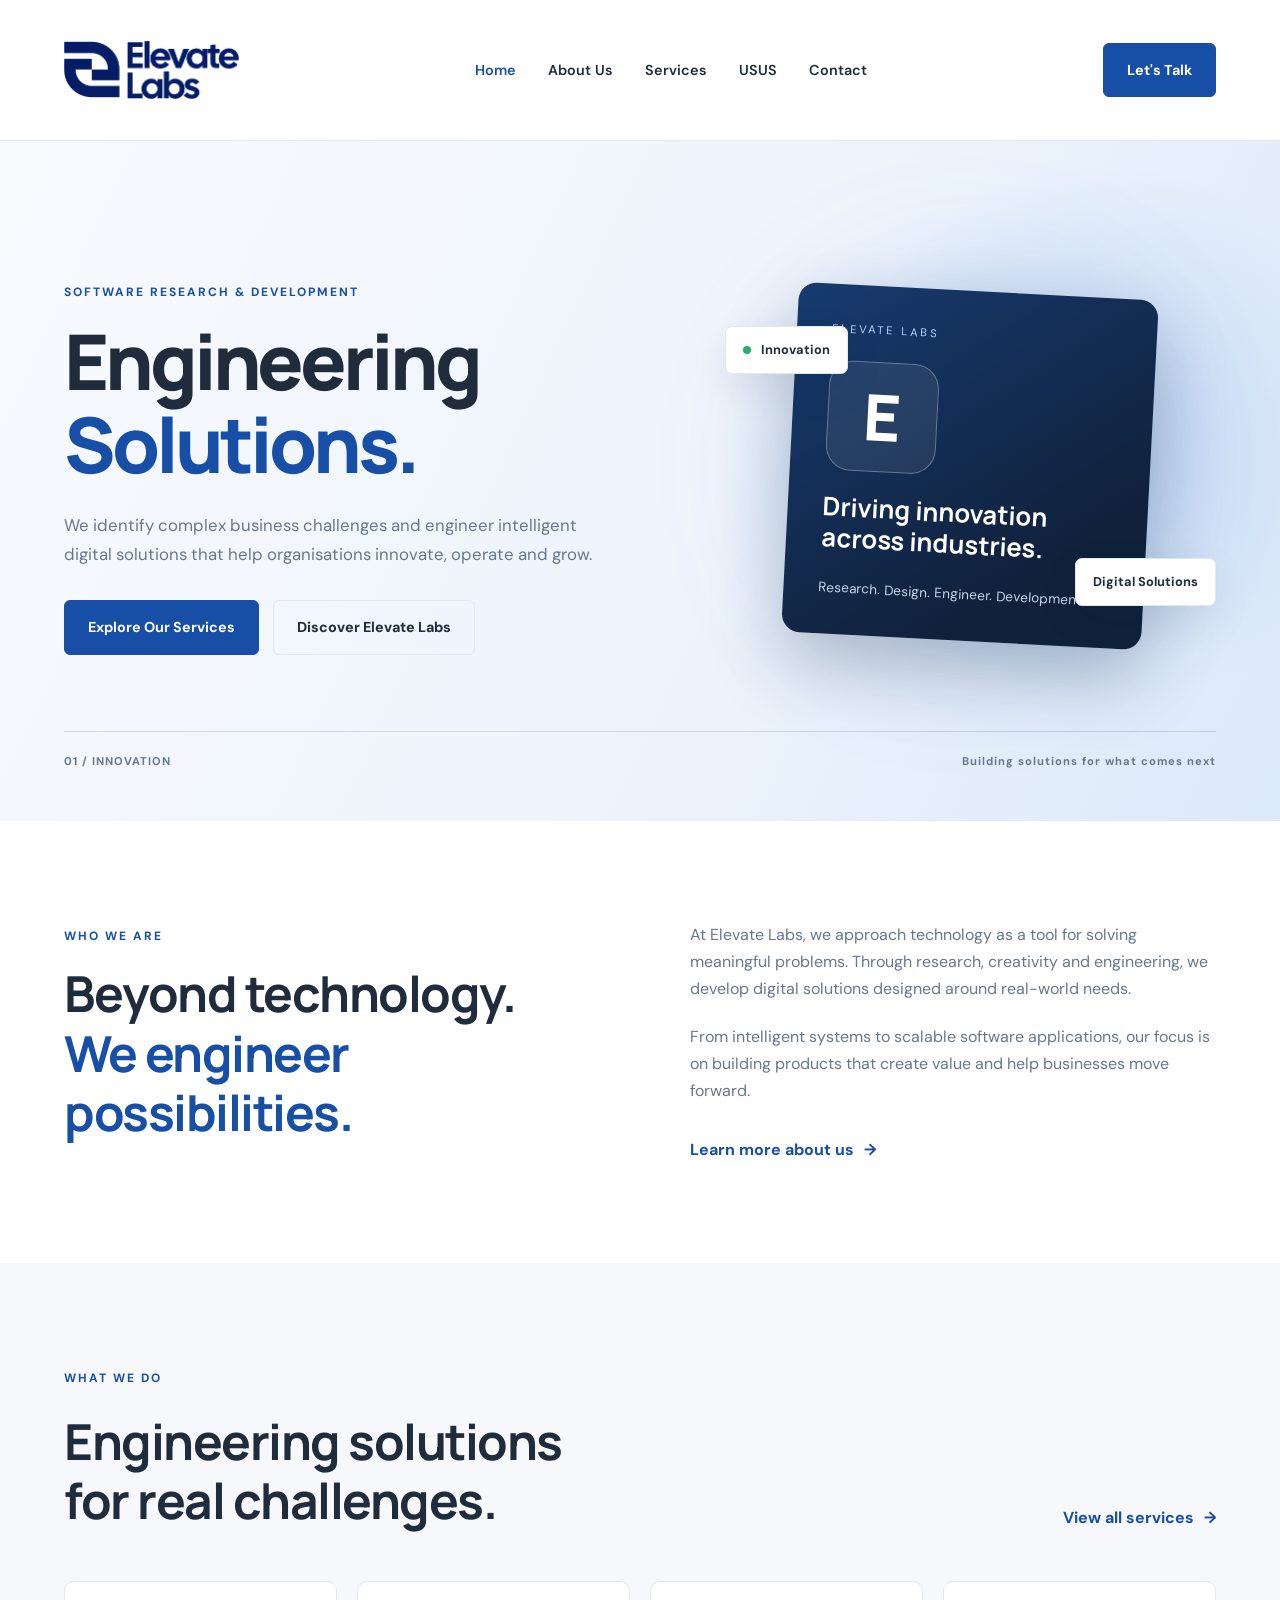
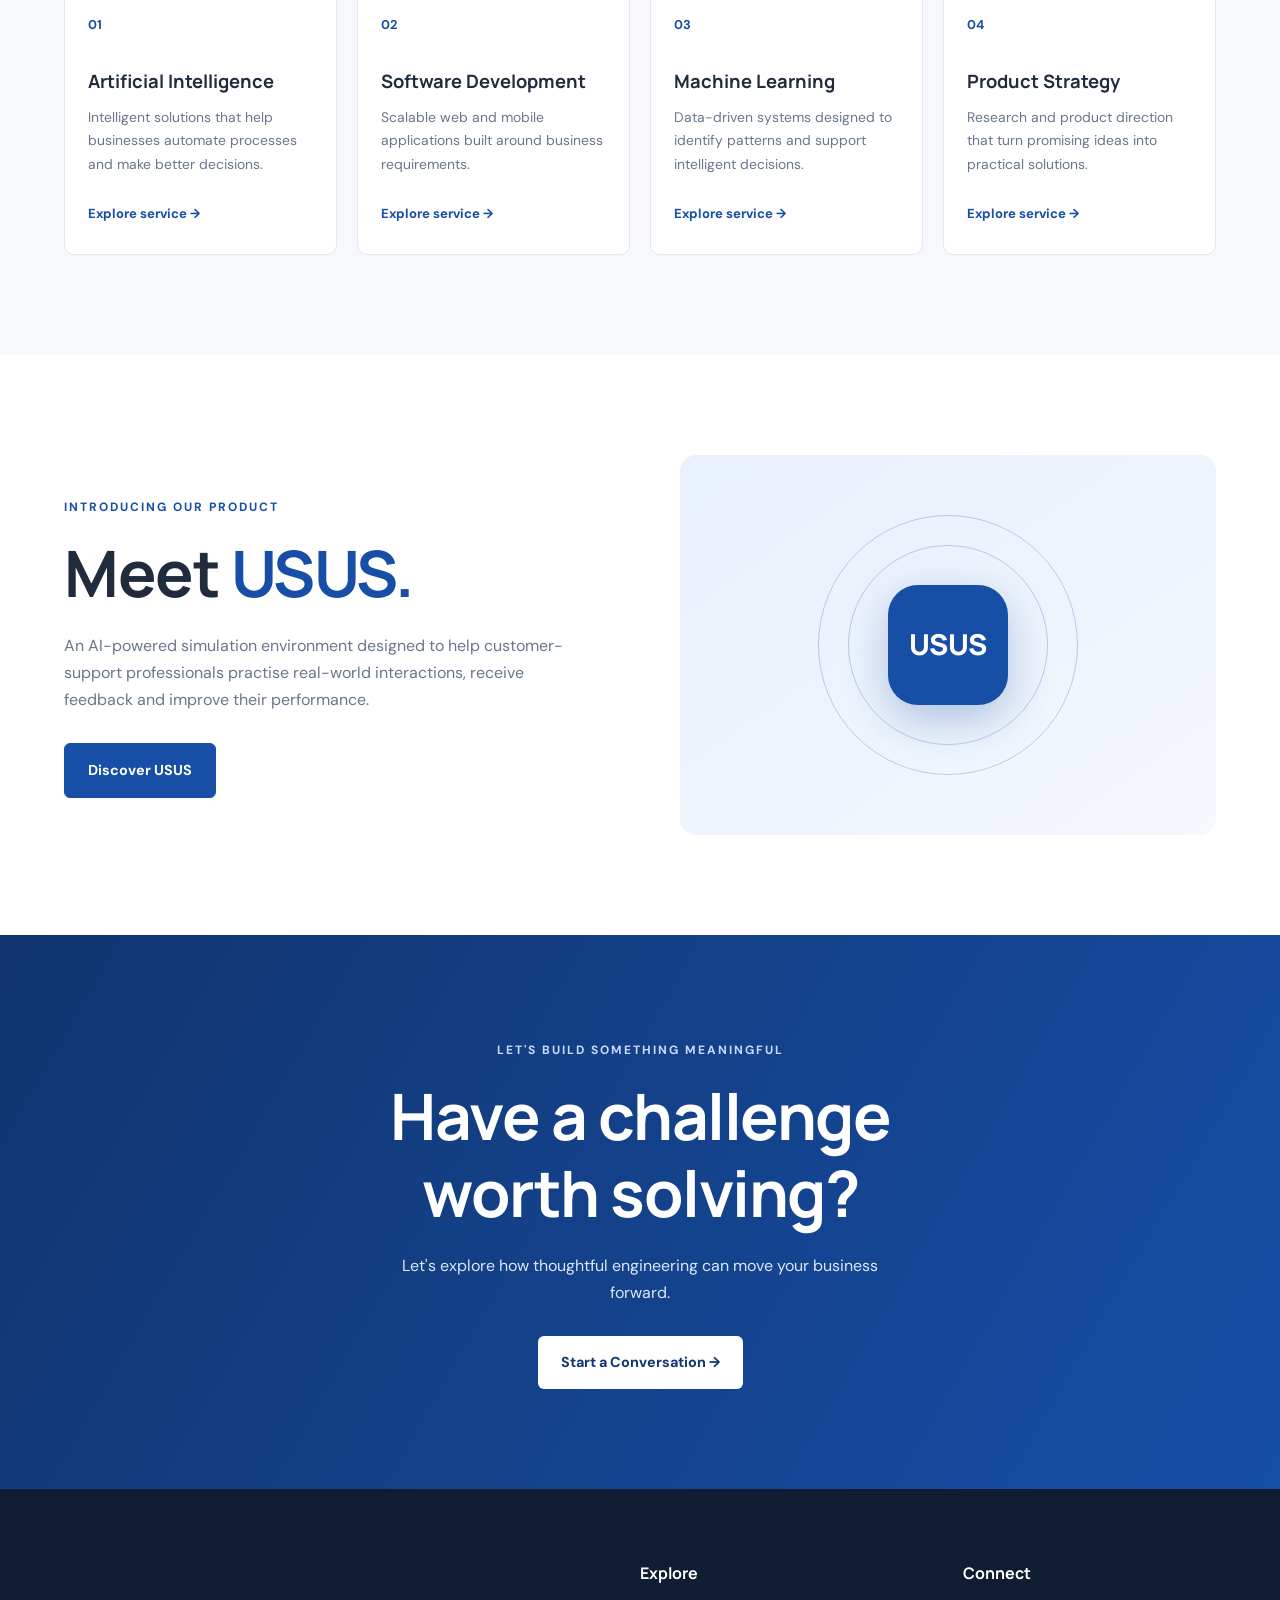
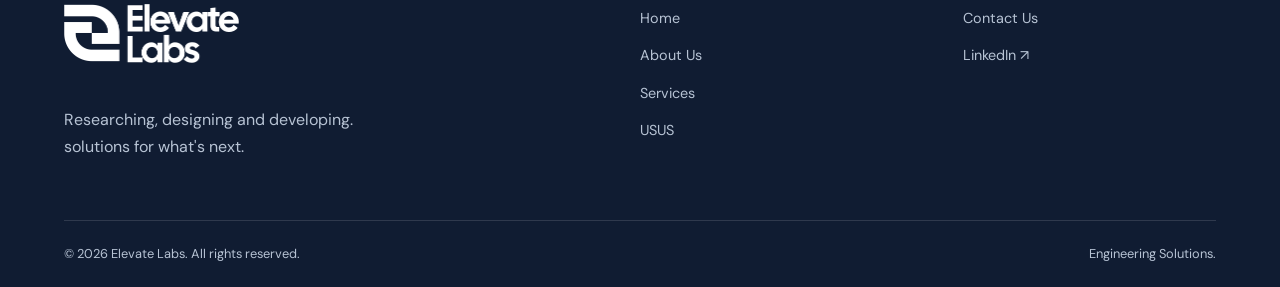
==== commit 49d7b2db: "services" ====
--- a/index.html
+++ b/index.html
@@ -19,7 +19,7 @@
         <nav class="navbar container">
 
             <a href="index.html" class="logo">
-                <img src="/images/image.png" alt="Elevate Labs logo">
+                <img src="/images/img.png" alt="Elevate Labs logo">
             </a>
 
             <button class="menu-toggle"
@@ -305,7 +305,7 @@
 
             <div class="footer-brand">
                 <a href="index.html" class="logo">
-                    <img src="/images/image.png" alt="Elevate Labs logo">
+                    <img src="/images/imgs.png" alt="Elevate Labs logo">
                 </a>
 
                 <p>
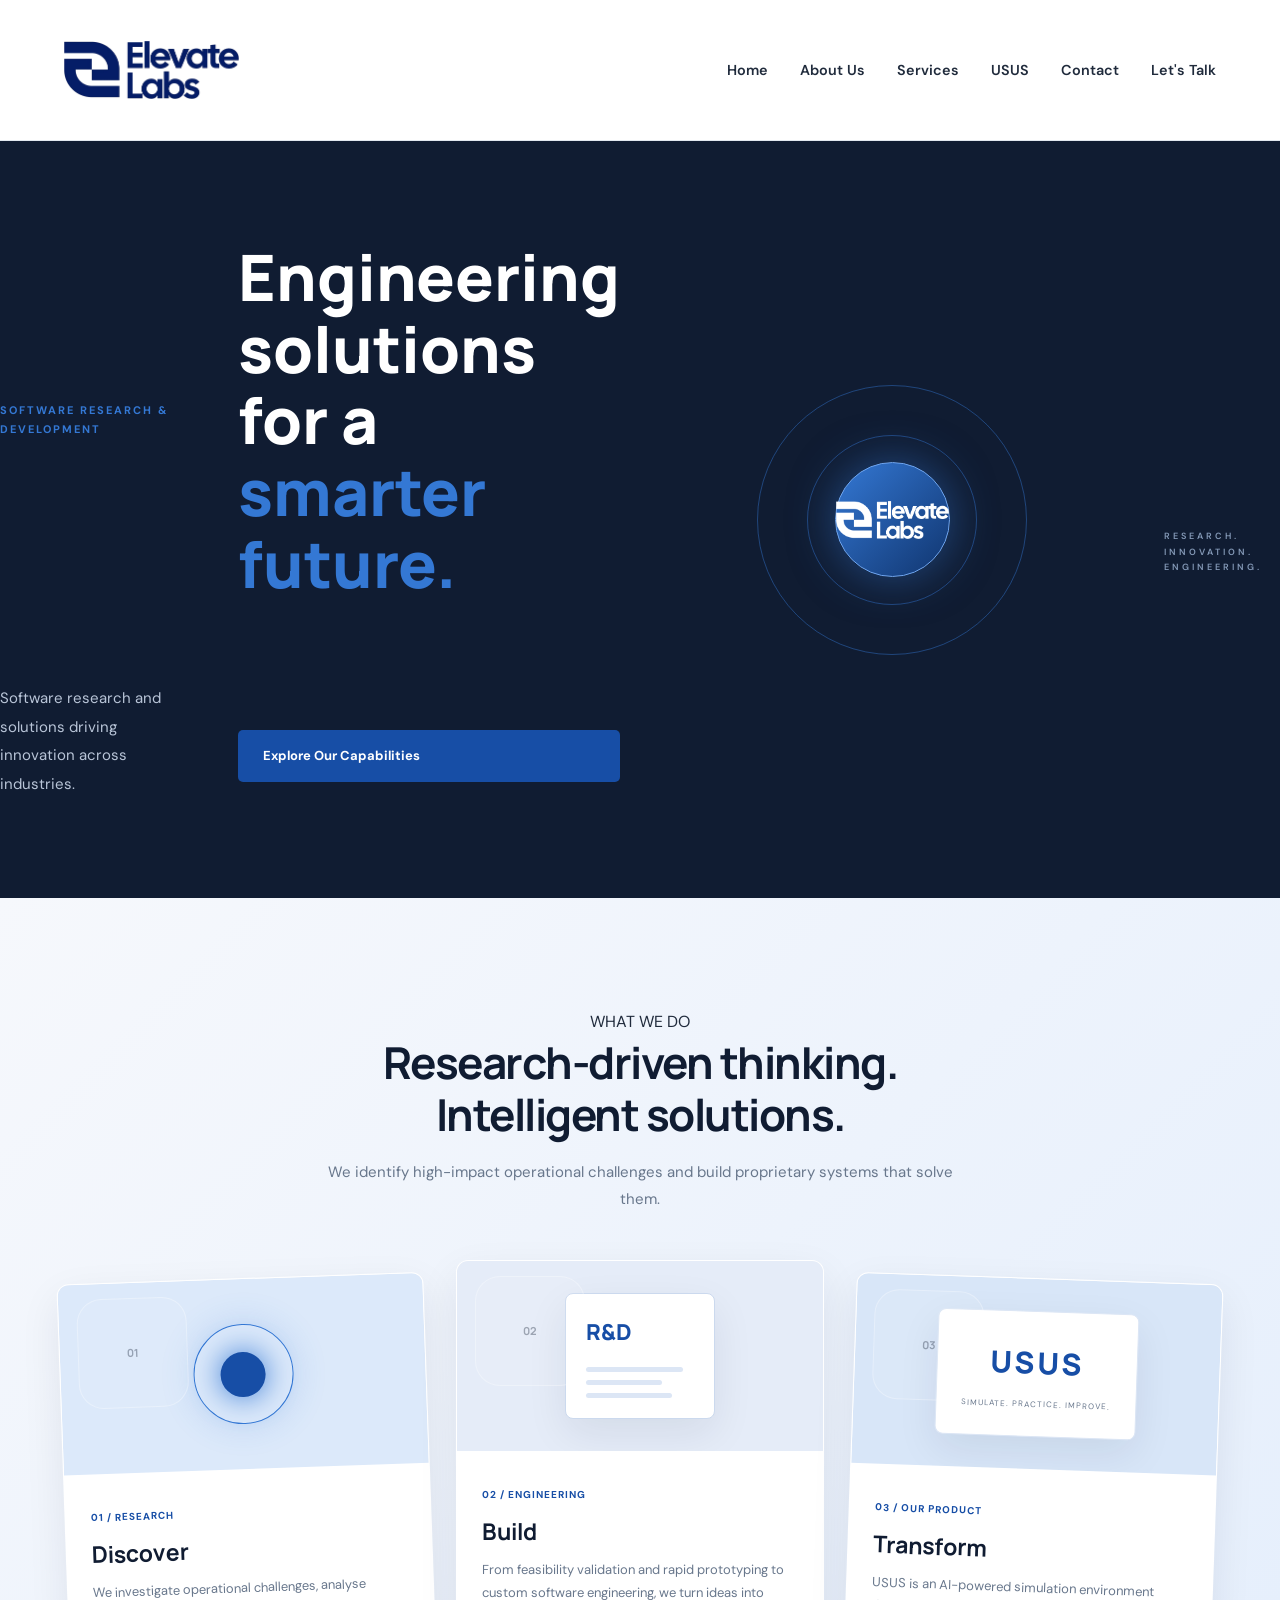
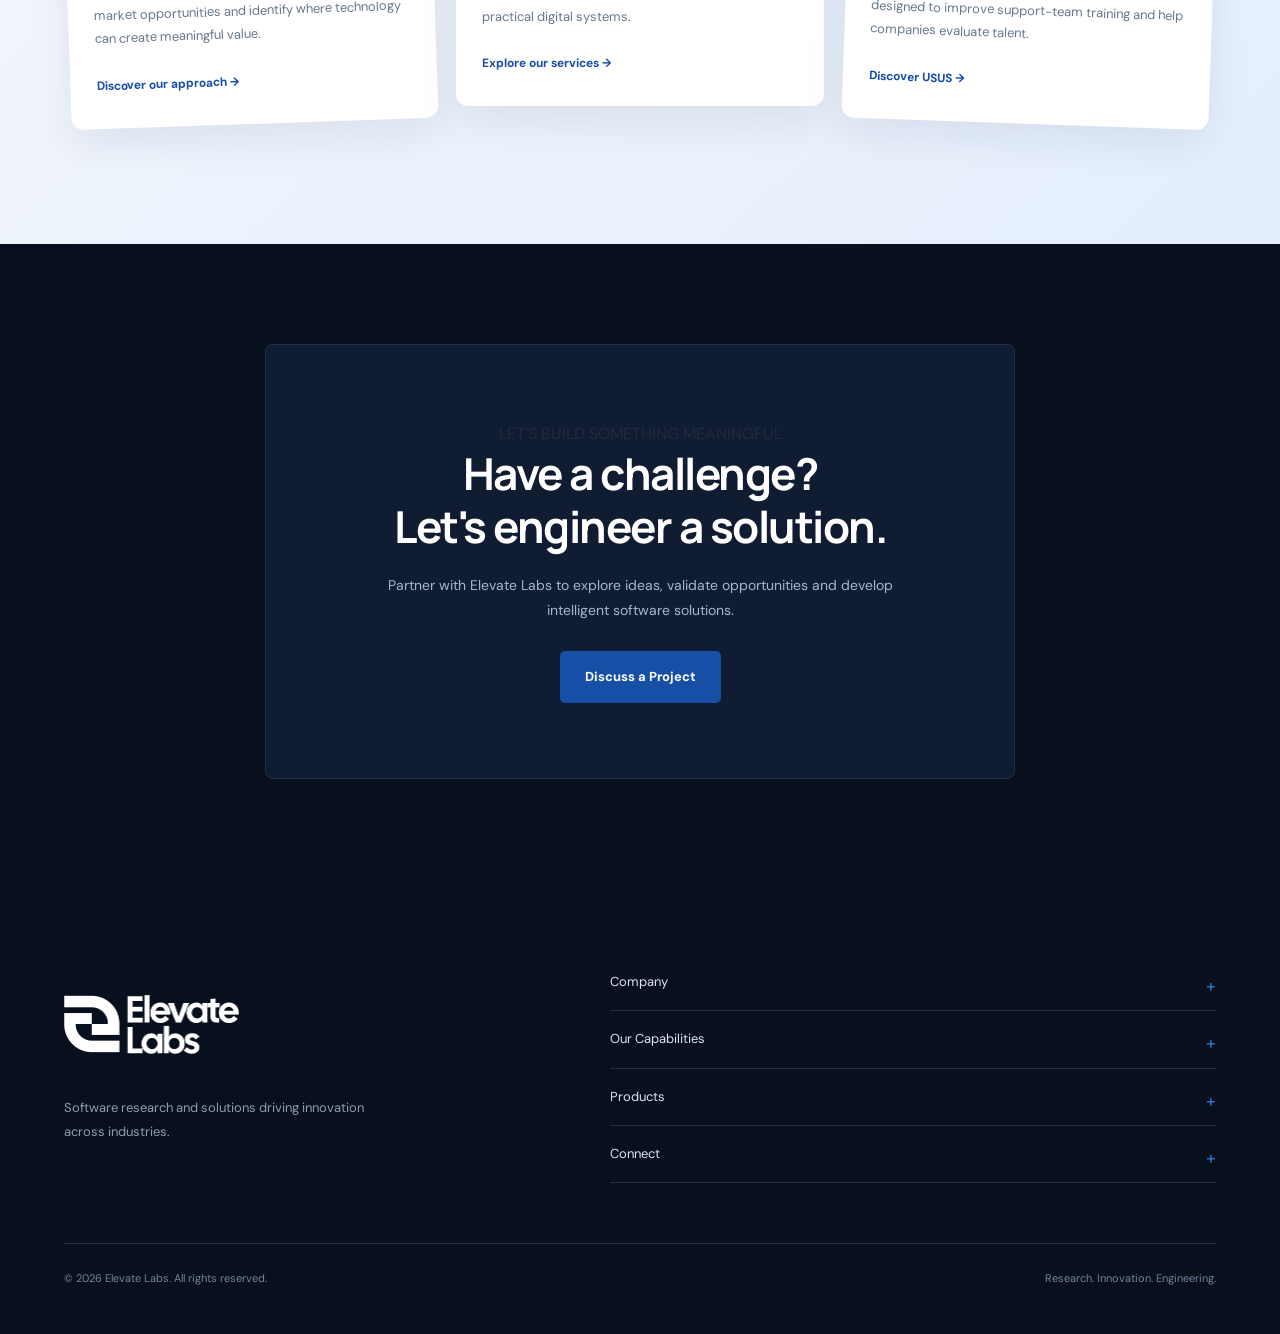
==== commit 314320e5: "commitment" ====
--- a/index.html
+++ b/index.html
@@ -1,349 +1,361 @@
+
 <!DOCTYPE html>
 <html lang="en">
 <head>
     <meta charset="UTF-8">
     <meta name="viewport" content="width=device-width, initial-scale=1.0">
-    <title>Elevate Labs</title>
-    <!-- Google Fonts -->
+
+    <title>Elevate Labs | Software Research & Development</title>
+
+    <link rel="stylesheet" href="style.css">
+    <link rel="stylesheet" href="home.css">
+
     <link rel="preconnect" href="https://fonts.googleapis.com">
     <link rel="preconnect" href="https://fonts.gstatic.com" crossorigin>
 
     <link href="https://fonts.googleapis.com/css2?family=DM+Sans:wght@400;500;600;700&family=Manrope:wght@400;500;600;700;800&display=swap" rel="stylesheet">
-
-    <link rel="stylesheet" href="style.css">
+</head>
+
+<body>
+
+    <!-- NAVIGATION -->
     
-</head>
-<body>
-    <!-- HEADER / NAVIGATION -->
-    <header class="header">
-        <nav class="navbar container">
-
-            <a href="index.html" class="logo">
-                <img src="/images/img.png" alt="Elevate Labs logo">
+<header class="header">
+
+    <nav class="navbar container">
+
+        <!-- LOGO -->
+        <a href="index.html" class="logo">
+            <img src="images/img.png" alt="Elevate Labs">
+        </a>
+
+        <!-- MOBILE MENU BUTTON -->
+        <button
+            class="menu-toggle"
+            id="menu-toggle"
+            aria-label="Open navigation menu"
+            aria-expanded="false"
+            aria-controls="nav-links">
+
+            <span></span>
+            <span></span>
+            <span></span>
+
+        </button>
+
+        <!-- NAVIGATION LINKS -->
+        <ul class="nav-links" id="nav-links">
+
+            <li><a href="index.html">Home</a></li>
+            <li><a href="about.html">About Us</a></li>
+            <li><a href="services.html">Services</a></li>
+            <li><a href="product.html">USUS</a></li>
+            <li><a href="contact.html">Contact</a></li>
+
+            <li>
+                <a href="contact.html" class="nav-cta">
+                    Let's Talk
+                </a>
+            </li>
+
+        </ul>
+
+    </nav>
+
+</header>
+
+
+    <!-- HERO SECTION -->
+    <section class="home-hero">
+
+        <div class="hero-content">
+
+            <span class="hero-label">
+                SOFTWARE RESEARCH & DEVELOPMENT
+            </span>
+
+            <h1>
+                Engineering solutions
+                for a <span>smarter future.</span>
+            </h1>
+
+            <p>
+                Software research and solutions driving
+                innovation across industries.
+            </p>
+
+            <a href="services.html" class="hero-button">
+                Explore Our Capabilities
             </a>
 
-            <button class="menu-toggle"
-                    id="menu-toggle"
-                    aria-label="Open navigation"
-                    aria-expanded="false"
-                    aria-controls="nav-links">
-                <span></span>
-                <span></span>
-                <span></span>
-            </button>
-
-            <ul class="nav-links" id="nav-links">
-                <li><a href="index.html" class="active">Home</a></li>
-                <li><a href="about.html">About Us</a></li>
-                <li><a href="services.html">Services</a></li>
-                <li><a href="product.html">USUS</a></li>
-                <li><a href="contact.html">Contact</a></li>
-            </ul>
-
-            <a href="contact.html" class="btn btn-primary nav-cta">
-                Let's Talk
+        </div>
+
+        <!-- Decorative visual -->
+        <div class="hero-visual">
+
+            <div class="glow glow-one"></div>
+            <div class="glow glow-two"></div>
+
+            <div class="hero-orbit orbit-one"></div>
+            <div class="hero-orbit orbit-two"></div>
+
+            <div class="hero-core">
+                <span><img src="images/imgs2.png" alt="Elevate Labs"></span>
+            </div>
+
+            <div class="hero-line"></div>
+
+        </div>
+
+        <div class="hero-bottom-text">
+            RESEARCH. INNOVATION. ENGINEERING.
+        </div>
+
+    </section>
+
+
+    <!-- FEATURE SECTION -->
+    <section class="home-features">
+
+        <div class="container">
+
+            <div class="features-heading">
+                <span class="section-label">WHAT WE DO</span>
+
+                <h2>
+                    Research-driven thinking.
+                    <br>
+                    Intelligent solutions.
+                </h2>
+
+                <p>
+                    We identify high-impact operational challenges
+                    and build proprietary systems that solve them.
+                </p>
+            </div>
+
+
+            <div class="feature-grid">
+
+                <!-- CARD ONE -->
+                <article class="feature-card">
+
+                    <div class="feature-visual research-visual">
+                        <span class="visual-symbol">01</span>
+
+                        <div class="visual-circle">
+                            <div class="visual-dot"></div>
+                        </div>
+                    </div>
+
+                    <div class="feature-card-content">
+
+                        <span class="card-number">01 / RESEARCH</span>
+
+                        <h3>Discover</h3>
+
+                        <p>
+                            We investigate operational challenges,
+                            analyse market opportunities and identify
+                            where technology can create meaningful value.
+                        </p>
+
+                        <a href="about.html">Discover our approach →</a>
+
+                    </div>
+
+                </article>
+
+
+                <!-- CARD TWO -->
+                <article class="feature-card">
+
+                    <div class="feature-visual engineering-visual">
+                        <span class="visual-symbol">02</span>
+
+                        <div class="engineering-box">
+                            <span>R&D</span>
+                            <div class="engineering-line"></div>
+                            <div class="engineering-line"></div>
+                            <div class="engineering-line"></div>
+                        </div>
+                    </div>
+
+                    <div class="feature-card-content">
+
+                        <span class="card-number">02 / ENGINEERING</span>
+
+                        <h3>Build</h3>
+
+                        <p>
+                            From feasibility validation and rapid
+                            prototyping to custom software engineering,
+                            we turn ideas into practical digital systems.
+                        </p>
+
+                        <a href="services.html">Explore our services →</a>
+
+                    </div>
+
+                </article>
+
+
+                <!-- CARD THREE -->
+                <article class="feature-card">
+
+                    <div class="feature-visual usus-visual">
+                        <span class="visual-symbol">03</span>
+
+                        <div class="usus-display">
+                            <span>USUS</span>
+                            <small>SIMULATE. PRACTICE. IMPROVE.</small>
+                        </div>
+                    </div>
+
+                    <div class="feature-card-content">
+
+                        <span class="card-number">03 / OUR PRODUCT</span>
+
+                        <h3>Transform</h3>
+
+                        <p>
+                            USUS is an AI-powered simulation environment
+                            designed to improve support-team training
+                            and help companies evaluate talent.
+                        </p>
+
+                        <a href="product.html">Discover USUS →</a>
+
+                    </div>
+
+                </article>
+
+            </div>
+
+        </div>
+
+    </section>
+
+
+    <!-- CALL TO ACTION -->
+    <section class="home-cta">
+
+        <div class="cta-inner">
+
+            <span class="section-label">LET'S BUILD SOMETHING MEANINGFUL</span>
+
+            <h2>
+                Have a challenge?
+                <br>
+                Let's engineer a solution.
+            </h2>
+
+            <p>
+                Partner with Elevate Labs to explore ideas,
+                validate opportunities and develop intelligent
+                software solutions.
+            </p>
+
+            <a href="contact.html" class="hero-button">
+                Discuss a Project
             </a>
 
-        </nav>
-    </header>
-
-
-    <main>
-
-        <!-- HERO SECTION -->
-        <section class="hero">
-
-            <div class="hero-background"></div>
-
-            <div class="container hero-content">
-
-                <div class="hero-text">
-
-                    <span class="eyebrow">
-                        SOFTWARE RESEARCH & DEVELOPMENT 
-                    </span>
-
-                    <h1>
-                        Engineering
-                        <span>Solutions.</span>
-                    </h1>
-
+        </div>
+
+    </section>
+
+
+    <!-- FOOTER -->
+    <footer class="home-footer">
+
+        <div class="footer-container container">
+
+            <div class="footer-top">
+
+                <div class="footer-brand">
+
+                    <a href="index.html" class="logo">
+                        <img src="images/imgs2.png" alt="Elevate Labs">
+                    </a>
                     <p>
-                        We identify complex business challenges and
-                        engineer intelligent digital solutions that
-                        help organisations innovate, operate and grow.
+                        Software research and solutions
+                        driving innovation across industries.
                     </p>
 
-                    <div class="hero-buttons">
-                        <a href="services.html" class="btn btn-primary">
-                            Explore Our Services
-                        </a>
-
-                        <a href="about.html" class="btn btn-secondary">
-                            Discover Elevate Labs
-                        </a>
-                    </div>
-
                 </div>
 
-                <div class="hero-visual">
-                    <div class="visual-glow"></div>
-
-                    <div class="visual-card">
-                        <span class="visual-label">ELEVATE LABS</span>
-
-                        <div class="visual-symbol">
-                            E
-                        </div>
-
-                        <h3>Driving innovation across industries.</h3>
-
-                        <p>
-                            Research. Design. Engineer. Development.
-                        </p>
-                    </div>
-
-                    <div class="floating-tag tag-one">
-                        <span></span> Innovation
-                    </div>
-
-                    <div class="floating-tag tag-two">
-                        Digital Solutions
-                    </div>
+
+                <div class="footer-accordions">
+
+                    <details>
+                        <summary>Company</summary>
+
+                        <div class="footer-links">
+                            <a href="about.html">About Us</a>
+                            <a href="services.html">Our Services</a>
+                            <a href="contact.html">Contact</a>
+                        </div>
+                    </details>
+
+
+                    <details>
+                        <summary>Our Capabilities</summary>
+
+                        <div class="footer-links">
+                            <a href="services.html">Artificial Intelligence</a>
+                            <a href="services.html">Software Development</a>
+                            <a href="services.html">Machine Learning</a>
+                            <a href="services.html">Product Strategy</a>
+                        </div>
+                    </details>
+
+
+                    <details>
+                        <summary>Products</summary>
+
+                        <div class="footer-links">
+                            <a href="product.html">USUS</a>
+                        </div>
+                    </details>
+
+
+                    <details>
+                        <summary>Connect</summary>
+
+                        <div class="footer-links">
+                            <a href="contact.html">Get in Touch</a>
+                            <a href="https://www.linkedin.com/company/elevatelabs-dev/"
+                                target="_blank"
+                                rel="noopener noreferrer">
+                                LinkedIn
+                            </a>
+                        </div>
+                    </details>
+
                 </div>
 
             </div>
 
-            <div class="hero-bottom container">
-                <span>01 / INNOVATION</span>
-                <span>Building solutions for what comes next</span>
-            </div>
-
-        </section>
-
-
-        <!-- COMPANY INTRODUCTION -->
-        <section class="introduction section-padding">
-
-            <div class="container intro-grid">
-
-                <div class="section-heading">
-                    <span class="eyebrow">WHO WE ARE</span>
-
-                    <h2>
-                        Beyond technology.
-                        <span>We engineer possibilities.</span>
-                    </h2>
-                </div>
-
-                <article class="intro-article">
-
-                    <p>
-                        At Elevate Labs, we approach technology as a
-                        tool for solving meaningful problems. Through
-                        research, creativity and engineering, we
-                        develop digital solutions designed around
-                        real-world needs.
-                    </p>
-
-                    <p>
-                        From intelligent systems to scalable software
-                        applications, our focus is on building products
-                        that create value and help businesses move
-                        forward.
-                    </p>
-
-                    <a href="about.html" class="text-link">
-                        Learn more about us <span>&rarr;</span>
-                    </a>
-
-                </article>
-
-            </div>
-
-        </section>
-
-
-        <!-- SERVICES PREVIEW -->
-        <section class="services-preview section-padding">
-
-            <div class="container">
-
-                <div class="section-top">
-                    <div>
-                        <span class="eyebrow">WHAT WE DO</span>
-                        <h2>Engineering solutions<br>for real challenges.</h2>
-                    </div>
-
-                    <a href="services.html" class="text-link">
-                        View all services <span>&rarr;</span>
-                    </a>
-                </div>
-
-                <div class="services-grid">
-
-                    <article class="service-card">
-                        <span class="service-number">01</span>
-                        <h3>Artificial Intelligence</h3>
-                        <p>
-                            Intelligent solutions that help businesses
-                            automate processes and make better decisions.
-                        </p>
-                        <a href="services.html">Explore service &rarr;</a>
-                    </article>
-
-                    <article class="service-card">
-                        <span class="service-number">02</span>
-                        <h3>Software Development</h3>
-                        <p>
-                            Scalable web and mobile applications built
-                            around business requirements.
-                        </p>
-                        <a href="services.html">Explore service &rarr;</a>
-                    </article>
-
-                    <article class="service-card">
-                        <span class="service-number">03</span>
-                        <h3>Machine Learning</h3>
-                        <p>
-                            Data-driven systems designed to identify
-                            patterns and support intelligent decisions.
-                        </p>
-                        <a href="services.html">Explore service &rarr;</a>
-                    </article>
-
-                    <article class="service-card">
-                        <span class="service-number">04</span>
-                        <h3>Product Strategy</h3>
-                        <p>
-                            Research and product direction that turn
-                            promising ideas into practical solutions.
-                        </p>
-                        <a href="services.html">Explore service &rarr;</a>
-                    </article>
-
-                </div>
-
-            </div>
-
-        </section>
-
-
-        <!-- USUS PRODUCT PREVIEW -->
-        <section class="product-preview section-padding">
-
-            <div class="container product-grid">
-
-                <div class="product-content">
-
-                    <span class="eyebrow">INTRODUCING OUR PRODUCT</span>
-
-                    <h2>
-                        Meet <span>USUS.</span>
-                    </h2>
-
-                    <p>
-                        An AI-powered simulation environment designed
-                        to help customer-support professionals practise
-                        real-world interactions, receive feedback and
-                        improve their performance.
-                    </p>
-
-                    <a href="product.html" class="btn btn-primary">
-                        Discover USUS
-                    </a>
-
-                </div>
-
-                <aside class="product-visual">
-
-                    <div class="product-orbit">
-                        <div class="product-core">USUS</div>
-                        <div class="orbit orbit-one"></div>
-                        <div class="orbit orbit-two"></div>
-                    </div>
-
-                </aside>
-
-            </div>
-
-        </section>
-
-
-        <!-- CALL TO ACTION -->
-        <section class="cta-section section-padding">
-
-            <div class="container cta-content">
-
-                <span class="eyebrow">LET'S BUILD SOMETHING MEANINGFUL</span>
-
-                <h2>
-                    Have a challenge<br>
-                    worth solving?
-                </h2>
+
+            <div class="footer-bottom">
 
                 <p>
-                    Let's explore how thoughtful engineering
-                    can move your business forward.
+                    © 2026 Elevate Labs. All rights reserved.
                 </p>
 
-                <a href="contact.html" class="btn btn-light">
-                    Start a Conversation &rarr;
-                </a>
-
-            </div>
-
-        </section>
-
-    </main>
-
-
-    <!-- FOOTER -->
-    <footer class="footer">
-
-        <div class="container footer-content">
-
-            <div class="footer-brand">
-                <a href="index.html" class="logo">
-                    <img src="/images/imgs.png" alt="Elevate Labs logo">
-                </a>
-
                 <p>
-                    Researching, designing and developing.
-                    solutions for what's next.
+                    Research. Innovation. Engineering.
                 </p>
-            </div>
-
-            <div class="footer-links">
-                <h4>Explore</h4>
-                <a href="index.html">Home</a>
-                <a href="about.html">About Us</a>
-                <a href="services.html">Services</a>
-                <a href="product.html">USUS</a>
-            </div>
-
-            <div class="footer-links">
-                <h4>Connect</h4>
-                <a href="contact.html">Contact Us</a>
-
-                <a href="https://www.linkedin.com/company/elevatelabs-dev/"
-                   target="_blank"
-                   rel="noopener noreferrer">
-                    LinkedIn ↗
-                </a>
-            </div>
-
-        </div>
-
-        <div class="container footer-bottom">
-            <p>&copy; 2026 Elevate Labs. All rights reserved.</p>
-            <p>Engineering Solutions.</p>
+
+            </div>
+
         </div>
 
     </footer>
 
 
-    <!-- JAVASCRIPT -->
     <script src="script.js" defer></script>
-
-</html>+    
+
+</body>
+</html>
--- a/style.css
+++ b/style.css
@@ -140,6 +140,7 @@
     background: var(--primary);
     color: var(--white);
     border: 1px solid var(--primary);
+    margin-right: 30px;
 }
 
 .btn-primary:hover {
@@ -215,6 +216,7 @@
     display: flex;
     align-items: center;
     gap: 32px;
+    list-style: none;
 }
 
 .nav-links a {
@@ -743,6 +745,7 @@
 
     .navbar {
         min-height: 72px;
+        position: relative;
     }
 
     .logo img {
@@ -760,7 +763,7 @@
 
     .nav-links {
         position: absolute;
-        top: 72px;
+        top: 100%;
         left: 0;
         width: 100%;
         display: none;
@@ -771,6 +774,7 @@
         background: var(--white);
         border-bottom: 1px solid var(--border);
         box-shadow: var(--shadow);
+        z-index: 100;
     }
 
     .nav-links.show {
--- a/home.css
+++ b/home.css
@@ -0,0 +1,697 @@
+
+/* =================================
+   HOME HERO
+================================= */
+
+
+/* =================================
+   HOME HERO
+================================= */
+
+.home-hero {
+    position: relative;
+    min-height: 680px;
+    display: flex;
+    align-items: center;
+    overflow: hidden;
+    background: var(--navy);
+    color: var(--white);
+}
+
+/* MAIN HERO CONTAINER */
+
+.home-hero-container {
+    position: relative;
+    z-index: 2;
+    display: grid;
+    grid-template-columns: 1.1fr 0.9fr;
+    align-items: center;
+    gap: 60px;
+    width: 100%;
+    padding-top: 90px;
+    padding-bottom: 90px;
+}
+
+
+/* =================================
+   LEFT HERO CONTENT
+================================= */
+
+.hero-content {
+    position: relative;
+    z-index: 2;
+    max-width: 620px;
+}
+
+.hero-label {
+    display: inline-block;
+    margin-bottom: 25px;
+    color: var(--primary-light);
+    font-size: 11px;
+    font-weight: 700;
+    letter-spacing: 2px;
+    line-height: 1.7;
+}
+
+.hero-content h1 {
+    margin-bottom: 25px;
+    color: var(--white);
+    font-family: var(--heading-font);
+    font-size: clamp(42px, 5vw, 65px);
+    font-weight: 800;
+    line-height: 1.12;
+}
+
+.hero-content h1 span {
+    color: var(--primary-light);
+}
+
+.hero-content p {
+    max-width: 480px;
+    margin-bottom: 30px;
+    color: #B9C5D8;
+    font-size: 15px;
+    line-height: 1.9;
+}
+
+
+/* HERO BUTTONS */
+
+.hero-actions {
+    display: flex;
+    align-items: center;
+    flex-wrap: wrap;
+    gap: 25px;
+}
+
+.hero-button {
+    display: inline-block;
+    padding: 15px 25px;
+    border-radius: 5px;
+    background: var(--primary);
+    color: var(--white);
+    font-size: 13px;
+    font-weight: 700;
+    text-decoration: none;
+    transition: var(--transition);
+}
+
+.hero-button:hover {
+    background: var(--primary-light);
+    transform: translateY(-3px);
+}
+
+.hero-text-link {
+    color: #D2DDED;
+    font-size: 12px;
+    font-weight: 600;
+    text-decoration: none;
+}
+
+.hero-text-link:hover {
+    color: var(--primary-light);
+}
+
+
+/* SUPPORTING TEXT */
+
+.hero-bottom-text {
+    margin-top: 65px;
+    color: #8499B7;
+    font-size: 9px;
+    font-weight: 600;
+    letter-spacing: 3px;
+}
+
+
+/* =================================
+   RIGHT HERO VISUAL
+================================= */
+
+.hero-visual {
+    position: relative;
+    width: 100%;
+    min-height: 420px;
+    display: flex;
+    align-items: center;
+    justify-content: center;
+    isolation: isolate;
+}
+
+/* BLUE GLOW */
+
+.visual-glow {
+    position: absolute;
+    z-index: -1;
+    width: 240px;
+    height: 240px;
+    border-radius: 50%;
+    background: var(--primary);
+    opacity: 0.3;
+    filter: blur(90px);
+}
+
+
+/* ORBIT CIRCLES */
+
+.hero-orbit {
+    position: absolute;
+    border: 1px solid rgba(52, 120, 212, 0.45);
+    border-radius: 50%;
+}
+
+.orbit-one {
+    width: 170px;
+    height: 170px;
+}
+
+.orbit-two {
+    width: 270px;
+    height: 270px;
+}
+
+.orbit-three {
+    width: 370px;
+    height: 370px;
+}
+
+
+/* CENTRAL CIRCLE */
+
+.hero-core {
+    position: relative;
+    z-index: 2;
+    width: 115px;
+    height: 115px;
+    display: flex;
+    align-items: center;
+    justify-content: center;
+    border: 1px solid #70A6F0;
+    border-radius: 50%;
+    background: linear-gradient(
+        135deg,
+        #3478D4,
+        #10356F
+    );
+    box-shadow: 0 0 45px rgba(52, 120, 212, 0.5);
+}
+
+.hero-core span {
+    color: white;
+    font-family: var(--heading-font);
+    font-size: 30px;
+    font-weight: 800;
+}
+
+
+/* VISUAL CAPTION */
+
+.visual-caption {
+    position: absolute;
+    bottom: 5px;
+    display: flex;
+    gap: 15px;
+    color: #91A9CA;
+    font-size: 9px;
+    letter-spacing: 2px;
+}
+
+
+/* =================================
+   RESPONSIVE DESIGN
+================================= */
+
+@media (max-width: 900px) {
+
+    .home-hero-container {
+        grid-template-columns: 1fr 0.8fr;
+        gap: 20px;
+    }
+
+    .hero-content h1 {
+        font-size: 46px;
+    }
+
+    .hero-visual {
+        transform: scale(0.85);
+    }
+
+}
+
+
+@media (max-width: 650px) {
+
+    .home-hero {
+        min-height: auto;
+    }
+
+    .home-hero-container {
+        grid-template-columns: 1fr;
+        gap: 10px;
+        padding-top: 90px;
+        padding-bottom: 50px;
+    }
+
+    .hero-content {
+        text-align: center;
+        margin: auto;
+    }
+
+    .hero-content h1 {
+        font-size: clamp(38px, 10vw, 52px);
+    }
+
+    .hero-content p {
+        margin-left: auto;
+        margin-right: auto;
+    }
+
+    .hero-actions {
+        justify-content: center;
+    }
+
+    .hero-bottom-text {
+        margin-top: 40px;
+    }
+
+    .hero-visual {
+        min-height: 320px;
+        transform: scale(0.8);
+    }
+
+    .orbit-three {
+        width: 300px;
+        height: 300px;
+    }
+
+}
+
+
+/* =================================
+   FEATURES SECTION
+================================= */
+
+.home-features {
+    padding: 110px 0 120px;
+    background: linear-gradient(
+        135deg,
+        #F6F8FC,
+        #E4EEFC
+    );
+}
+
+.features-heading {
+    max-width: 650px;
+    margin: 0 auto 65px;
+    text-align: center;
+}
+
+.features-heading h2 {
+    margin-bottom: 18px;
+    color: var(--navy);
+    font-family: var(--heading-font);
+    font-size: clamp(30px, 4vw, 44px);
+    line-height: 1.2;
+}
+
+.features-heading p {
+    color: var(--muted);
+    font-size: 15px;
+    line-height: 1.8;
+}
+
+.feature-grid {
+    display: grid;
+    grid-template-columns: repeat(3, 1fr);
+    gap: 25px;
+    align-items: center;
+}
+
+.feature-card {
+    overflow: hidden;
+    border: 1px solid rgba(255,255,255,0.8);
+    border-radius: 12px;
+    background: var(--white);
+    box-shadow: 0 15px 40px rgba(16,28,50,0.08);
+    transition: var(--transition);
+}
+
+.feature-card:nth-child(1) {
+    transform: rotate(-2deg);
+}
+
+.feature-card:nth-child(2) {
+    transform: translateY(-18px);
+}
+
+.feature-card:nth-child(3) {
+    transform: rotate(2deg);
+}
+
+.feature-card:hover {
+    transform: translateY(-12px) rotate(0);
+    box-shadow: 0 20px 50px rgba(16,28,50,0.14);
+}
+
+
+/* Feature card visuals */
+
+.feature-visual {
+    position: relative;
+    height: 190px;
+    display: flex;
+    align-items: center;
+    justify-content: center;
+    overflow: hidden;
+}
+
+.research-visual {
+    background: #DCE9FA;
+}
+
+.engineering-visual {
+    background: #E5ECF8;
+}
+
+.usus-visual {
+    background: #D8E6F8;
+}
+
+.visual-symbol {
+    position: absolute;
+    top: 15px;
+    left: 18px;
+    color: rgba(16,28,50,0.35);
+    font-size: 11px;
+    font-weight: 700;
+}
+
+.visual-circle {
+    width: 100px;
+    height: 100px;
+    display: flex;
+    align-items: center;
+    justify-content: center;
+    border: 1px solid var(--primary-light);
+    border-radius: 50%;
+    box-shadow: 0 0 35px rgba(52,120,212,0.2);
+}
+
+.visual-dot {
+    width: 45px;
+    height: 45px;
+    border-radius: 50%;
+    background: var(--primary);
+    box-shadow: 0 0 30px var(--primary-light);
+}
+
+.engineering-box {
+    width: 150px;
+    padding: 20px;
+    border: 1px solid #CBD9EE;
+    border-radius: 8px;
+    background: white;
+    box-shadow: var(--shadow);
+}
+
+.engineering-box span {
+    display: block;
+    margin-bottom: 15px;
+    color: var(--primary);
+    font-family: var(--heading-font);
+    font-size: 22px;
+    font-weight: 800;
+}
+
+.engineering-line {
+    height: 5px;
+    margin-top: 8px;
+    border-radius: 5px;
+    background: #DCE6F5;
+}
+
+.engineering-line:nth-child(2) {
+    width: 90%;
+}
+
+.engineering-line:nth-child(3) {
+    width: 70%;
+}
+
+.engineering-line:nth-child(4) {
+    width: 80%;
+}
+
+.usus-display {
+    display: flex;
+    flex-direction: column;
+    align-items: center;
+    gap: 10px;
+    padding: 25px;
+    border: 1px solid #DCE6F5;
+    border-radius: 8px;
+    background: white;
+    box-shadow: var(--shadow);
+}
+
+.usus-display span {
+    color: var(--primary);
+    font-family: var(--heading-font);
+    font-size: 30px;
+    font-weight: 800;
+    letter-spacing: 3px;
+}
+
+.usus-display small {
+    color: var(--muted);
+    font-size: 8px;
+    letter-spacing: 1px;
+}
+
+
+/* Feature card text */
+
+.feature-card-content {
+    padding: 28px 25px 30px;
+}
+
+.card-number {
+    display: inline-block;
+    margin-bottom: 15px;
+    color: var(--primary);
+    font-size: 10px;
+    font-weight: 700;
+    letter-spacing: 1px;
+}
+
+.feature-card-content h3 {
+    margin-bottom: 12px;
+    color: var(--navy);
+    font-family: var(--heading-font);
+    font-size: 23px;
+}
+
+.feature-card-content p {
+    margin-bottom: 20px;
+    color: var(--muted);
+    font-size: 13px;
+    line-height: 1.8;
+}
+
+.feature-card-content a {
+    color: var(--primary);
+    font-size: 12px;
+    font-weight: 700;
+    text-decoration: none;
+}
+
+
+/* =================================
+   CTA SECTION
+================================= */
+
+.home-cta {
+    padding: 100px 20px;
+    background: #080F1D;
+    text-align: center;
+}
+
+.cta-inner {
+    max-width: 750px;
+    margin: auto;
+    padding: 75px 30px;
+    border: 1px solid rgba(255,255,255,0.08);
+    border-radius: 8px;
+    background: #101C32;
+}
+
+.cta-inner h2 {
+    margin-bottom: 20px;
+    color: white;
+    font-family: var(--heading-font);
+    font-size: clamp(30px, 4vw, 44px);
+    line-height: 1.2;
+}
+
+.cta-inner p {
+    max-width: 530px;
+    margin: 0 auto 28px;
+    color: #A9B6CA;
+    font-size: 14px;
+    line-height: 1.8;
+}
+
+
+/* =================================
+   FOOTER
+================================= */
+
+.home-footer {
+    padding: 75px 0 25px;
+    background: #080F1D;
+    color: white;
+}
+
+.footer-top {
+    display: grid;
+    grid-template-columns: 1fr 1.3fr;
+    gap: 80px;
+    padding-bottom: 60px;
+}
+
+.footer-logo {
+    color: white;
+    font-family: var(--heading-font);
+    font-size: 25px;
+    font-weight: 800;
+    text-decoration: none;
+}
+
+.footer-brand p {
+    max-width: 300px;
+    margin-top: 18px;
+    color: #8F9CB1;
+    font-size: 13px;
+    line-height: 1.8;
+}
+
+.footer-accordions details {
+    border-bottom: 1px solid rgba(255,255,255,0.12);
+}
+
+.footer-accordions summary {
+    padding: 17px 0;
+    color: #DCE5F3;
+    font-size: 13px;
+    cursor: pointer;
+    list-style: none;
+}
+
+.footer-accordions summary::-webkit-details-marker {
+    display: none;
+}
+
+.footer-accordions summary::after {
+    content: "+";
+    float: right;
+    color: var(--primary-light);
+    font-size: 18px;
+}
+
+.footer-accordions details[open] summary::after {
+    content: "−";
+}
+
+.footer-links {
+    display: flex;
+    flex-direction: column;
+    gap: 12px;
+    padding: 5px 0 20px;
+}
+
+.footer-links a {
+    color: #8F9CB1;
+    font-size: 12px;
+    text-decoration: none;
+    transition: var(--transition);
+}
+
+.footer-links a:hover {
+    color: white;
+}
+
+.footer-bottom {
+    display: flex;
+    justify-content: space-between;
+    gap: 20px;
+    padding-top: 25px;
+    border-top: 1px solid rgba(255,255,255,0.12);
+}
+
+.footer-bottom p {
+    color: #75849B;
+    font-size: 11px;
+}
+
+
+/* =================================
+   RESPONSIVE DESIGN
+================================= */
+
+@media (max-width: 900px) {
+
+    .feature-grid {
+        grid-template-columns: repeat(2, 1fr);
+    }
+
+    .feature-card:nth-child(3) {
+        grid-column: 1 / -1;
+        width: min(100%, 450px);
+        justify-self: center;
+    }
+
+    .footer-top {
+        grid-template-columns: 1fr 1.5fr;
+        gap: 40px;
+    }
+}
+
+
+@media (max-width: 600px) {
+
+
+    .home-features {
+        padding: 80px 0;
+    }
+
+    .feature-grid {
+        grid-template-columns: 1fr;
+        gap: 35px;
+    }
+
+    .feature-card:nth-child(1),
+    .feature-card:nth-child(2),
+    .feature-card:nth-child(3) {
+        grid-column: auto;
+        width: 100%;
+        transform: none;
+    }
+
+    .feature-card:hover {
+        transform: translateY(-5px);
+    }
+
+    .footer-top {
+        grid-template-columns: 1fr;
+        gap: 40px;
+    }
+
+    .footer-bottom {
+        flex-direction: column;
+        gap: 10px;
+    }
+
+    .cta-inner {
+        padding: 55px 20px;
+    }
+}
